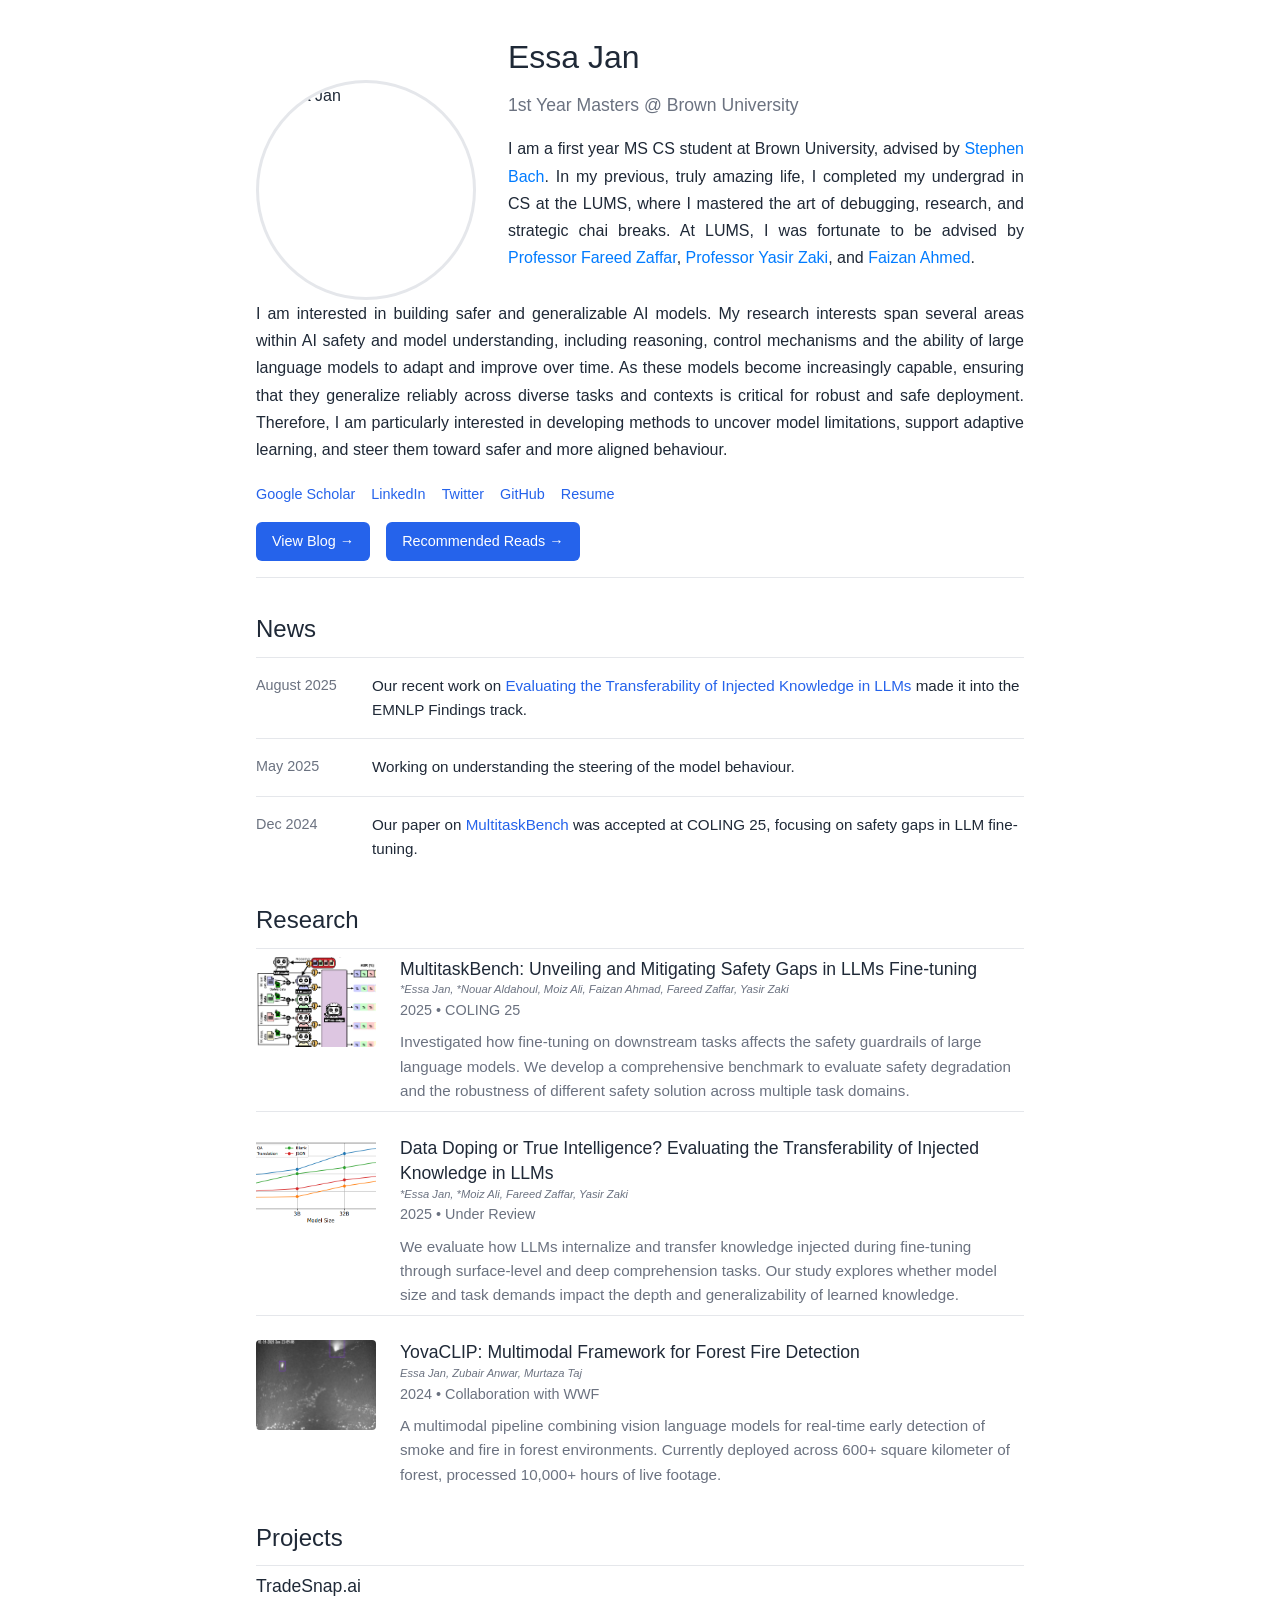
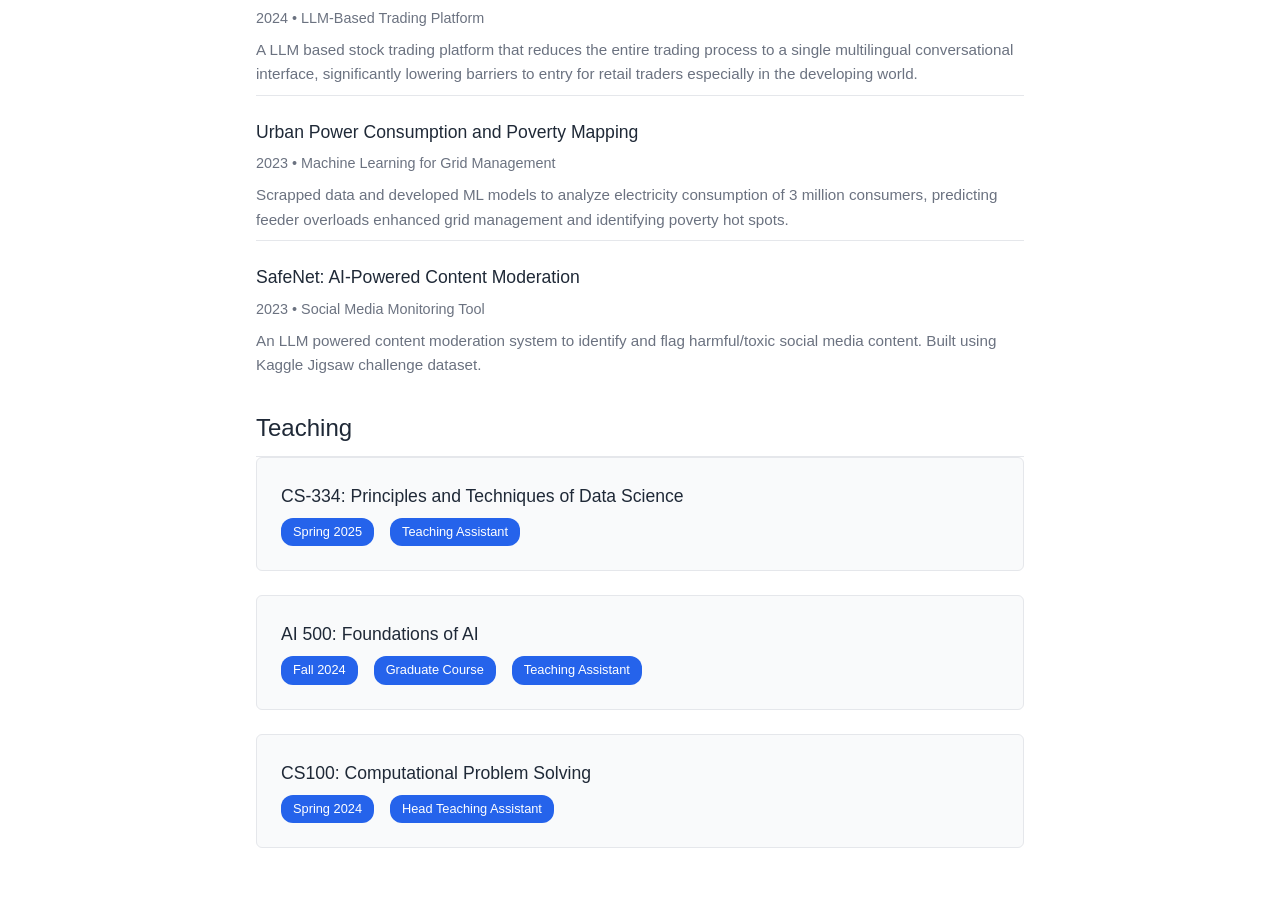
==== index.html @ 6f149404 "Revise bio and research section in index.html Updated personal bio and research interests for clarit" ====
<!DOCTYPE html>
<html lang="en">
  <head>
    <meta charset="UTF-8" />
    <meta name="viewport" content="width=device-width, initial-scale=1.0" />
    <link rel="icon" type="image/png" sizes="32x32" href="bear.png" />
    <title>Essa Jan</title>
    <style>
      :root {
        --primary-color: #2563eb;
        --text-color: #1f2937;
        --text-secondary: #6b7280;
        --background-color: #ffffff;
        --surface-color: #f9fafb;
        --border-color: #e5e7eb;
        --hover-color: #f3f4f6;
      }

      * {
        margin: 0;
        padding: 0;
        box-sizing: border-box;
      }

      body {
        font-family: -apple-system, BlinkMacSystemFont, "Segoe UI", Roboto,
          "Helvetica Neue", Arial, sans-serif;
        background-color: var(--background-color);
        color: var(--text-color);
        line-height: 1.6;
        font-size: 16px;
      }

      .container {
        max-width: 800px;
        margin: 0 auto;
        padding: 2rem 1rem;
      }

      .header-wrapper {
        margin-bottom: 2rem;
        padding-bottom: 1rem;
        border-bottom: 1px solid var(--border-color);
      }

      .header-top {
        display: flex;
        align-items: flex-start;
        gap: 2rem;
        margin-bottom: 1.5rem;
      }

      .profile-image {
        width: 220px;
        height: 220px;
        border-radius: 50%;
        object-fit: cover;
        flex-shrink: 0;
        border: 3px solid var(--border-color);
        margin-top: 3rem;
      }

      .header-content {
        flex: 1;
        min-width: 0;
      }

      .name {
        font-size: 2rem;
        font-weight: 200;
        margin-bottom: 0.5rem;
        color: var(--text-color);
      }

      .title {
        font-size: 1.1rem;
        color: var(--text-secondary);
        margin-bottom: 1rem;
        font-weight: 400;
      }

      .bio {
        font-size: 1rem;
        line-height: 1.7;
        color: var(--text-color);
        margin-bottom: 1rem;
        text-align: justify;
      }

      .research-section {
        margin-bottom: 1rem;
      }

      .bio-research {
        font-size: 1rem;
        line-height: 1.7;
        color: var(--text-color);
        margin-bottom: 0rem;
        text-align: left;
        text-align: justify;
        margin-top: -1.5rem;
      }
      .social-links {
        display: flex;
        gap: 1rem;
        align-items: center;
        margin-bottom: 0.7rem;
      }

      .social-links a {
        color: var(--primary-color);
        text-decoration: none;
        font-size: 0.9rem;
        padding: 0.25rem 0;
        border-bottom: 1px solid transparent;
        transition: border-color 0.2s ease;
      }

      .social-links a:hover {
        border-bottom-color: var(--primary-color);
      }

      .action-buttons {
        display: flex;
        gap: 1rem;
        align-items: center;
      }

      .blog-link,
      .reads-link {
        display: inline-block;
        background-color: var(--primary-color);
        color: white;
        padding: 0.5rem 1rem;
        border-radius: 6px;
        text-decoration: none;
        font-size: 0.9rem;
        font-weight: 500;
        transition: all 0.2s ease;
      }

      .blog-link:hover,
      .reads-link:hover {
        background-color: #1d4ed8;
        transform: translateY(-1px);
      }

      .section {
        margin-bottom: 1.5rem;
      }

      .section-title {
        font-size: 1.5rem;
        font-weight: 400;
        margin-bottom: 0rem;
        color: var(--text-color);
        border-bottom: 1px solid var(--border-color);
        padding-bottom: 0.5rem;
      }

      /* News Section */
      .news-item {
        display: flex;
        gap: 1rem;
        padding: 1rem 0;
        border-bottom: 1px solid var(--border-color);
      }

      .news-item:last-child {
        border-bottom: none;
      }

      .news-date {
        color: var(--text-secondary);
        font-size: 0.9rem;
        min-width: 100px;
        flex-shrink: 0;
      }

      .news-content {
        flex: 1;
        color: var(--text-color);
        font-size: 0.95rem;
        line-height: 1.6;
      }

      .news-content a {
        color: var(--primary-color);
        text-decoration: none;
      }

      .news-content a:hover {
        text-decoration: underline;
      }

      .item-list {
        display: flex;
        flex-direction: column;
        gap: 1rem;
      }

      .item {
        display: flex;
        gap: 1.5rem;
        padding: 0.5rem 0;
        border-bottom: 1px solid var(--border-color);
      }

      .item:last-child {
        border-bottom: none;
      }

      .item-image {
        width: 120px;
        height: 90px;
        object-fit: cover;
        border-radius: 4px;
        flex-shrink: 0;
        background-color: var(--surface-color);
      }

      .item-content {
        flex: 1;
        min-width: 0;
      }

      .item-title {
        font-size: 1.1rem;
        font-weight: 500;
        margin-bottom: 0.5rem;
        color: var(--text-color);
        line-height: 1.4;
      }

      .item-title a {
        color: var(--text-color);
        text-decoration: none;
      }

      .item-title a:hover {
        color: var(--primary-color);
      }

      .item-description {
        color: var(--text-secondary);
        font-size: 0.95rem;
        line-height: 1.6;
      }

      .item-meta {
        color: var(--text-secondary);
        font-size: 0.9rem;
        margin-bottom: 0.5rem;
      }

      .contributors {
        font-style: italic;
        color: var(--text-secondary);
        font-size: 0.7rem;
        margin-bottom: 0rem;
        margin-top: -0.5rem;
      }

      .course-list {
        display: flex;
        flex-direction: column;
        gap: 1.5rem;
      }
      .link-bio {
        color: #007bff;
        text-decoration: none;
      }

      .link-bio:hover {
        text-decoration: underline;
      }

      .course-card {
        padding: 1.5rem;
        border: 1px solid var(--border-color);
        border-radius: 6px;
        background-color: var(--surface-color);
        transition: all 0.2s ease;
      }

      .course-card:hover {
        background-color: var(--hover-color);
        border-color: var(--primary-color);
      }

      .course-title {
        font-size: 1.1rem;
        font-weight: 500;
        margin-bottom: 0.5rem;
        color: var(--text-color);
      }

      .course-meta {
        display: flex;
        gap: 1rem;
        align-items: center;
        flex-wrap: wrap;
      }

      .course-tag {
        background-color: var(--primary-color);
        color: white;
        padding: 0.25rem 0.75rem;
        border-radius: 12px;
        font-size: 0.8rem;
        font-weight: 500;
      }

      /* Mobile Styles */
      @media (max-width: 768px) {
        .container {
          padding: 1rem;
        }

        .header-wrapper {
          margin-bottom: 0.5rem;
        }

        .header-top {
          flex-direction: column;
          align-items: center;
          text-align: center;
          gap: 1.5rem;
        }

        .profile-image {
          width: 150px;
          height: 150px;
        }

        .name {
          font-size: 2rem;
        }

        .item {
          flex-direction: column;
          gap: 1rem;
        }

        .item-image {
          width: 100%;
          height: 150px;
          align-self: center;
        }

        .social-links {
          justify-content: center;
          flex-wrap: wrap;
        }

        .action-buttons {
          justify-content: center;
          flex-wrap: wrap;
        }

        .news-item {
          flex-direction: column;
          gap: 0.5rem;
        }

        .news-date {
          min-width: auto;
          font-weight: 500;
        }

        .course-meta {
          flex-direction: column;
          align-items: flex-start;
          gap: 0.5rem;
        }
      }
    </style>
  </head>
  <body>
    <div class="container">
      <!-- Header -->
      <header class="header-wrapper">
        <div class="header-top">
          <img src="images/Essa.png" alt="Essa Jan" class="profile-image" />
          <div class="header-content">
            <h1 class="name">Essa Jan</h1>
            <p class="title">1st Year Masters @ Brown University</p>
            <p class="bio">
              I am a first year MS CS student at Brown University, advised by
              <a href="https://cs.brown.edu/people/sbach/" class="link-bio"
                >Stephen Bach</a
              >. In my previous, truly amazing life, I completed my undergrad in
              CS at the LUMS, where I mastered the art of debugging, research,
              and strategic chai breaks. At LUMS, I was fortunate to be advised
              by
              <a href="https://lums.edu.pk/lums_employee/422" class="link-bio"
                >Professor Fareed Zaffar</a
              >,
              <a href="https://yasirzaki.net/" class="link-bio"
                >Professor Yasir Zaki</a
              >, and
              <a href="https://www.linkedin.com/in/faizann20/" class="link-bio"
                >Faizan Ahmed</a
              >.
            </p>
          </div>
        </div>

        <div class="research-section">
          <p class="bio-research">
            I am interested in building safer and generalizable AI models. My
            research interests span several areas within AI safety and model
            understanding, including reasoning, control mechanisms and the
            ability of large language models to adapt and improve over time. As
            these models become increasingly capable, ensuring that they
            generalize reliably across diverse tasks and contexts is critical
            for robust and safe deployment. Therefore, I am particularly
            interested in developing methods to uncover model limitations,
            support adaptive learning, and steer them toward safer and more
            aligned behaviour.
          </p>
        </div>

        <div class="social-links">
          <a href="https://scholar.google.com/citations?user=PcJjTtEAAAAJ&hl=en"
            >Google Scholar</a
          >
          <a href="https://www.linkedin.com/in/essa-jan">LinkedIn</a>
          <a href="https://x.com/essacheez">Twitter</a>
          <a href="https://github.com/essacheez">GitHub</a>
          <a
            href="https://drive.google.com/file/d/1VNLGtBNAGKcpfMcigMeOneIvNQ1qtLwL/view"
            >Resume</a
          >
        </div>

        <div class="action-buttons">
          <a href="blog.html" class="blog-link">View Blog →</a>
          <a href="recommended_reads.html" class="reads-link"
            >Recommended Reads →</a
          >
        </div>
      </header>

      <!-- News Section -->
      <section class="section">
        <h2 class="section-title">News</h2>
        <div class="news-item">
          <div class="news-date">August 2025</div>
          <div class="news-content">
            Our recent work on
            <a href="https://arxiv.org/pdf/2505.17140?"
              >Evaluating the Transferability of Injected Knowledge in LLMs</a
            >
            made it into the EMNLP Findings track.
          </div>
        </div>

        <div class="news-item">
          <div class="news-date">May 2025</div>
          <div class="news-content">
            Working on understanding the steering of the model behaviour.
          </div>
        </div>
        <div class="news-item">
          <div class="news-date">Dec 2024</div>
          <div class="news-content">
            Our paper on
            <a href="https://aclanthology.org/2025.coling-main.606.pdf"
              >MultitaskBench</a
            >
            was accepted at COLING 25, focusing on safety gaps in LLM
            fine-tuning.
          </div>
        </div>
      </section>

      <!-- Research Section -->
      <section class="section">
        <h2 class="section-title">Research</h2>
        <div class="item-list">
          <div class="item">
            <img
              src="images/MultitaskBench.png"
              alt="MultitaskBench"
              class="item-image"
            />
            <div class="item-content">
              <h3 class="item-title">
                MultitaskBench: Unveiling and Mitigating Safety Gaps in LLMs
                Fine-tuning
              </h3>
              <p class="contributors">
                *Essa Jan, *Nouar Aldahoul, Moiz Ali, Faizan Ahmad, Fareed
                Zaffar, Yasir Zaki
              </p>
              <p class="item-meta">2025 • COLING 25</p>
              <p class="item-description">
                Investigated how fine-tuning on downstream tasks affects the
                safety guardrails of large language models. We develop a
                comprehensive benchmark to evaluate safety degradation and the
                robustness of different safety solution across multiple task
                domains.
              </p>
            </div>
          </div>

          <div class="item">
            <img
              src="images/Knowledge injection.png"
              alt="Knowledge Injection"
              class="item-image"
            />
            <div class="item-content">
              <h3 class="item-title">
                Data Doping or True Intelligence? Evaluating the Transferability
                of Injected Knowledge in LLMs
              </h3>
              <p class="contributors">
                *Essa Jan, *Moiz Ali, Fareed Zaffar, Yasir Zaki
              </p>
              <p class="item-meta">2025 • Under Review</p>
              <p class="item-description">
                We evaluate how LLMs internalize and transfer knowledge injected
                during fine-tuning through surface-level and deep comprehension
                tasks. Our study explores whether model size and task demands
                impact the depth and generalizability of learned knowledge.
              </p>
            </div>
          </div>

          <div class="item">
            <img src="images/YovaCLIP.png" alt="YovaCLIP" class="item-image" />
            <div class="item-content">
              <h3 class="item-title">
                YovaCLIP: Multimodal Framework for Forest Fire Detection
              </h3>
              <p class="contributors">Essa Jan, Zubair Anwar, Murtaza Taj</p>
              <p class="item-meta">2024 • Collaboration with WWF</p>
              <p class="item-description">
                A multimodal pipeline combining vision language models for
                real-time early detection of smoke and fire in forest
                environments. Currently deployed across 600+ square kilometer of
                forest, processed 10,000+ hours of live footage.
              </p>
            </div>
          </div>
        </div>
      </section>

      <!-- Projects Section -->
      <section class="section">
        <h2 class="section-title">Projects</h2>
        <div class="item-list">
          <div class="item">
            <div class="item-content">
              <h3 class="item-title"><a href="#">TradeSnap.ai</a></h3>
              <p class="item-meta">2024 • LLM-Based Trading Platform</p>
              <p class="item-description">
                A LLM based stock trading platform that reduces the entire
                trading process to a single multilingual conversational
                interface, significantly lowering barriers to entry for retail
                traders especially in the developing world.
              </p>
            </div>
          </div>

          <div class="item">
            <div class="item-content">
              <h3 class="item-title">
                Urban Power Consumption and Poverty Mapping
              </h3>
              <p class="item-meta">
                2023 • Machine Learning for Grid Management
              </p>
              <p class="item-description">
                Scrapped data and developed ML models to analyze electricity
                consumption of 3 million consumers, predicting feeder overloads
                enhanced grid management and identifying poverty hot spots.
              </p>
            </div>
          </div>

          <div class="item">
            <div class="item-content">
              <h3 class="item-title">SafeNet: AI-Powered Content Moderation</h3>
              <p class="item-meta">2023 • Social Media Monitoring Tool</p>
              <p class="item-description">
                An LLM powered content moderation system to identify and flag
                harmful/toxic social media content. Built using Kaggle Jigsaw
                challenge dataset.
              </p>
            </div>
          </div>
        </div>
      </section>

      <!-- Teaching Section -->
      <section class="section">
        <h2 class="section-title">Teaching</h2>
        <div class="course-list">
          <div class="course-card">
            <h3 class="course-title">
              CS-334: Principles and Techniques of Data Science
            </h3>
            <div class="course-meta">
              <span class="course-tag">Spring 2025</span>
              <span class="course-tag">Teaching Assistant</span>
            </div>
          </div>

          <div class="course-card">
            <h3 class="course-title">AI 500: Foundations of AI</h3>
            <div class="course-meta">
              <span class="course-tag">Fall 2024</span>
              <span class="course-tag">Graduate Course</span>
              <span class="course-tag">Teaching Assistant</span>
            </div>
          </div>

          <div class="course-card">
            <h3 class="course-title">CS100: Computational Problem Solving</h3>
            <div class="course-meta">
              <span class="course-tag">Spring 2024</span>
              <span class="course-tag">Head Teaching Assistant</span>
            </div>
          </div>
        </div>
      </section>
    </div>
  </body>
</html>
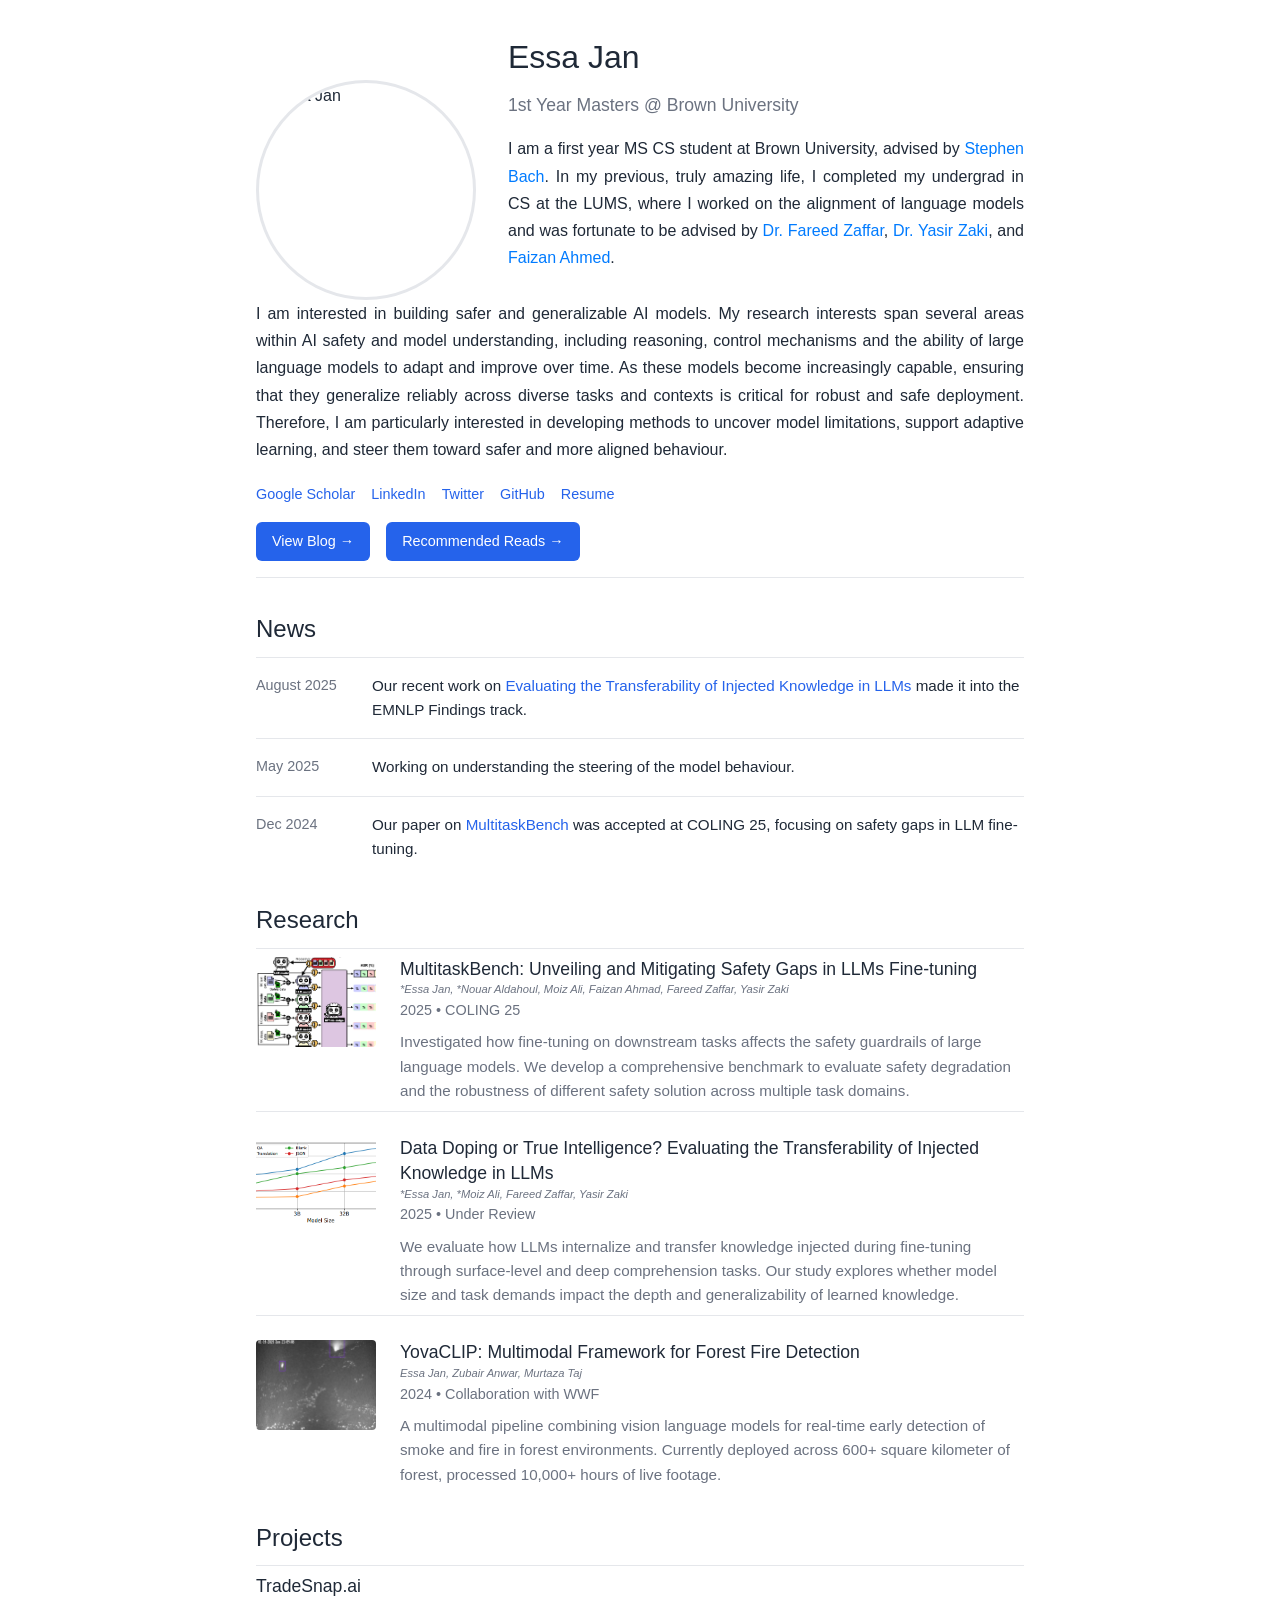
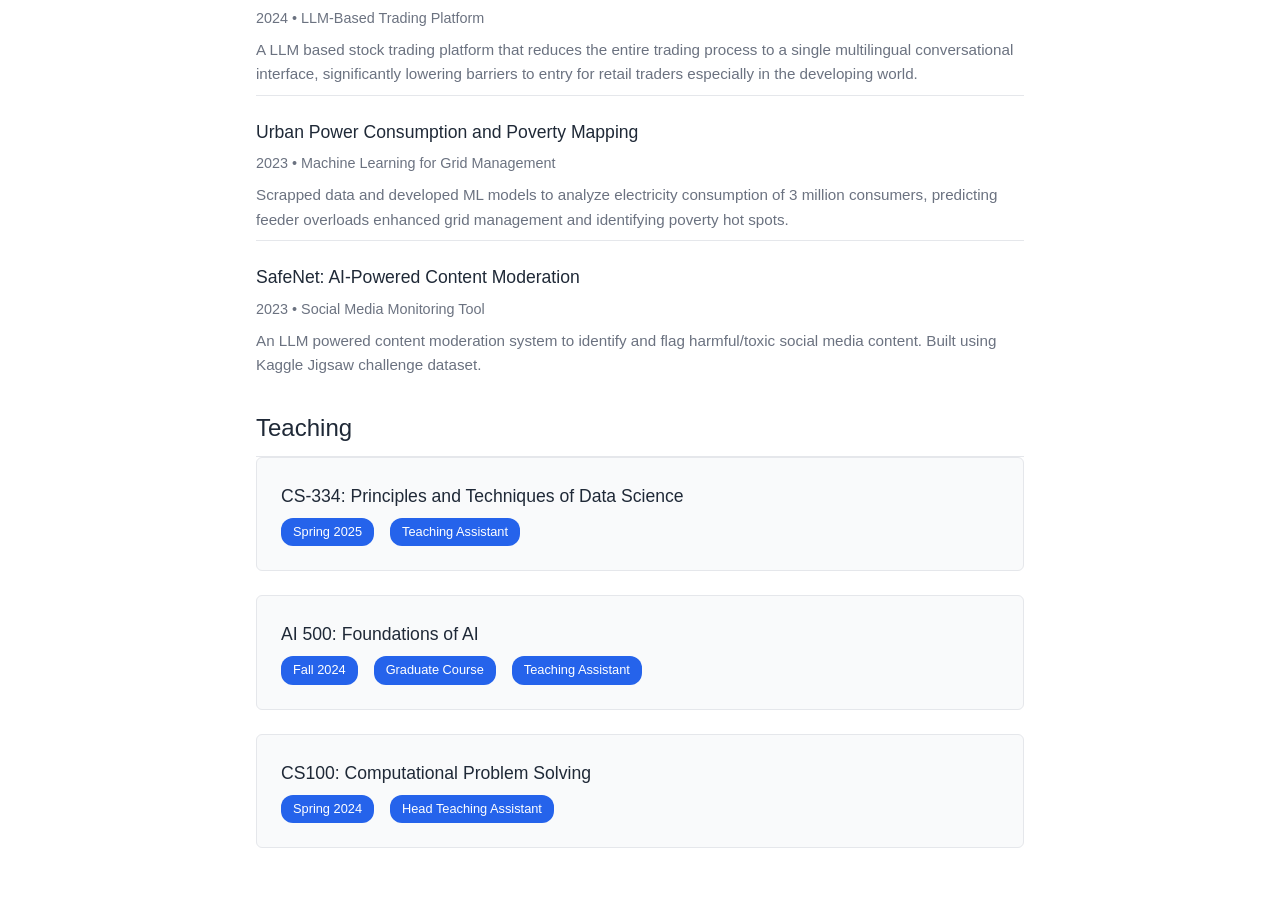
==== commit 2b0d3860: "Revise education and advisor details in index.html Updated the description of previous education and" ====
--- a/index.html
+++ b/index.html
@@ -390,14 +390,13 @@
               <a href="https://cs.brown.edu/people/sbach/" class="link-bio"
                 >Stephen Bach</a
               >. In my previous, truly amazing life, I completed my undergrad in
-              CS at the LUMS, where I mastered the art of debugging, research,
-              and strategic chai breaks. At LUMS, I was fortunate to be advised
+              CS at the LUMS, where I worked on the alignment of language models and was fortunate to be advised
               by
               <a href="https://lums.edu.pk/lums_employee/422" class="link-bio"
-                >Professor Fareed Zaffar</a
+                >Dr. Fareed Zaffar</a
               >,
               <a href="https://yasirzaki.net/" class="link-bio"
-                >Professor Yasir Zaki</a
+                >Dr. Yasir Zaki</a
               >, and
               <a href="https://www.linkedin.com/in/faizann20/" class="link-bio"
                 >Faizan Ahmed</a
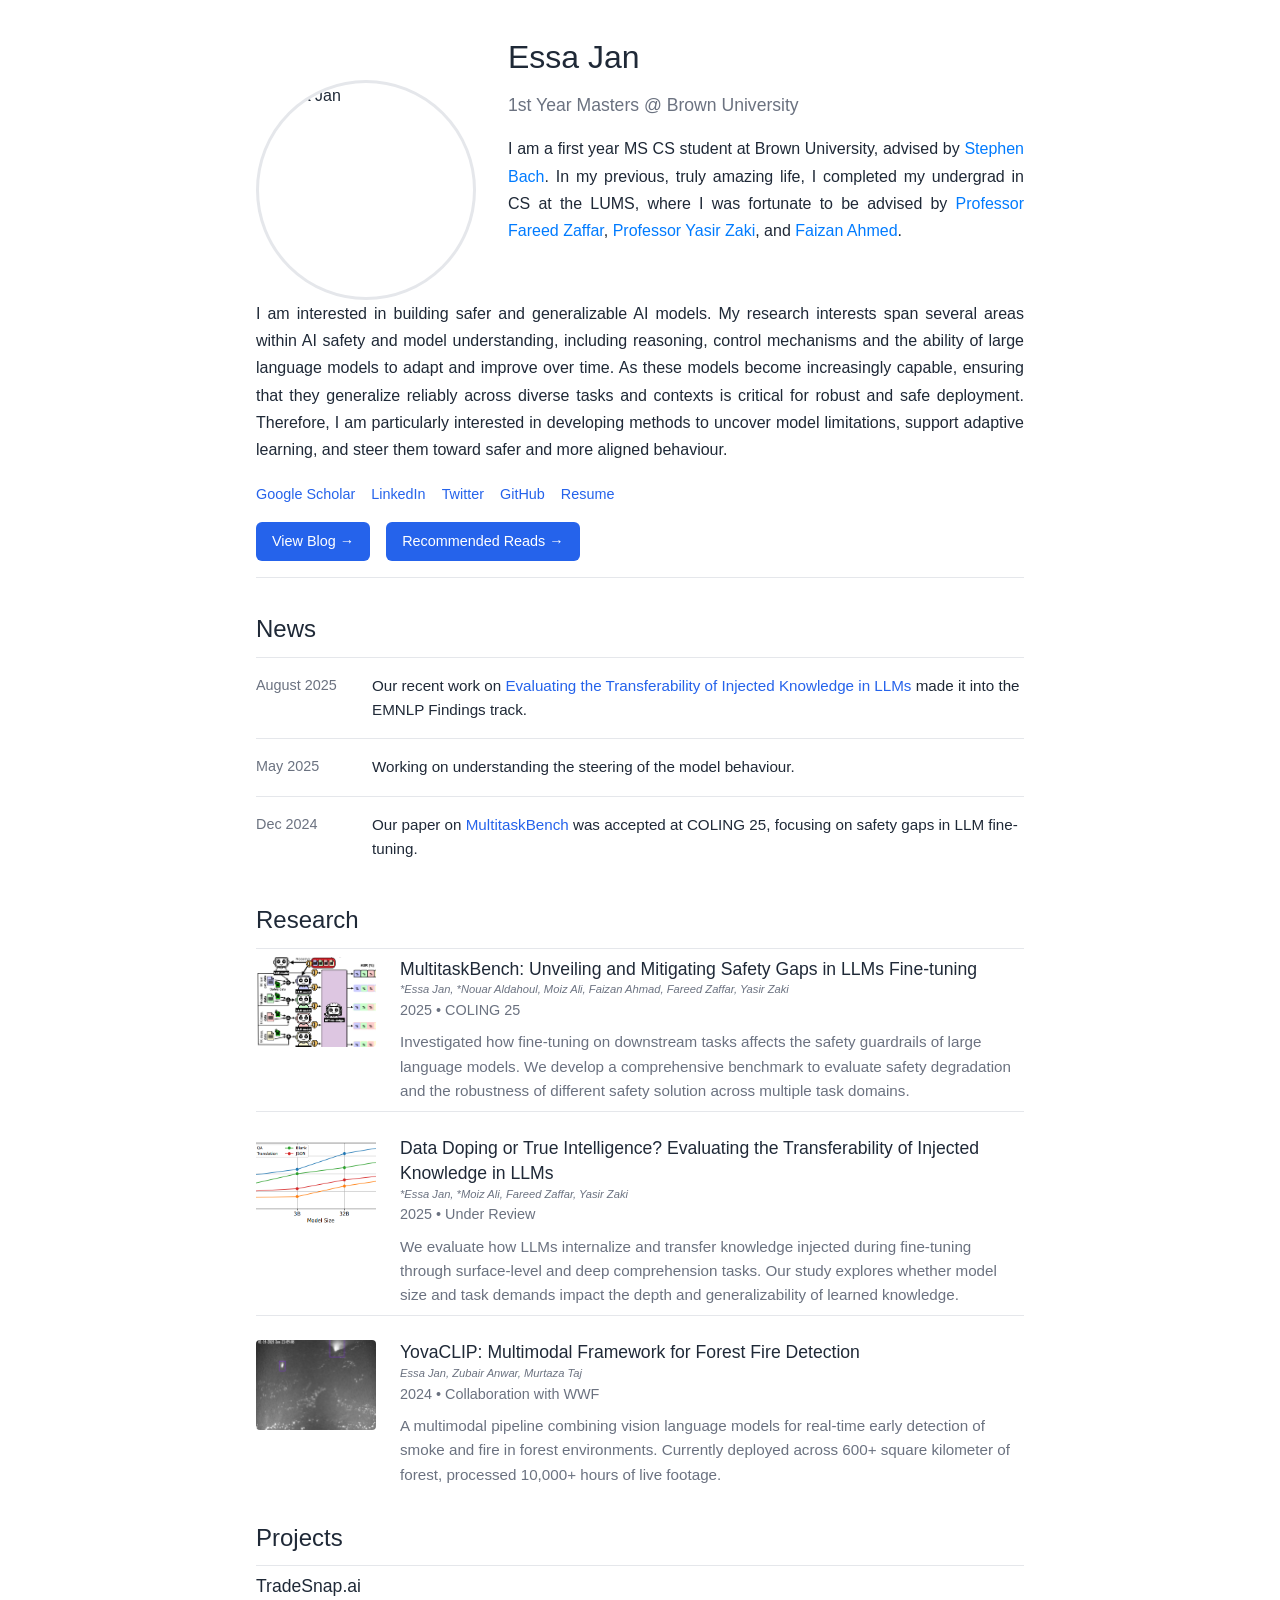
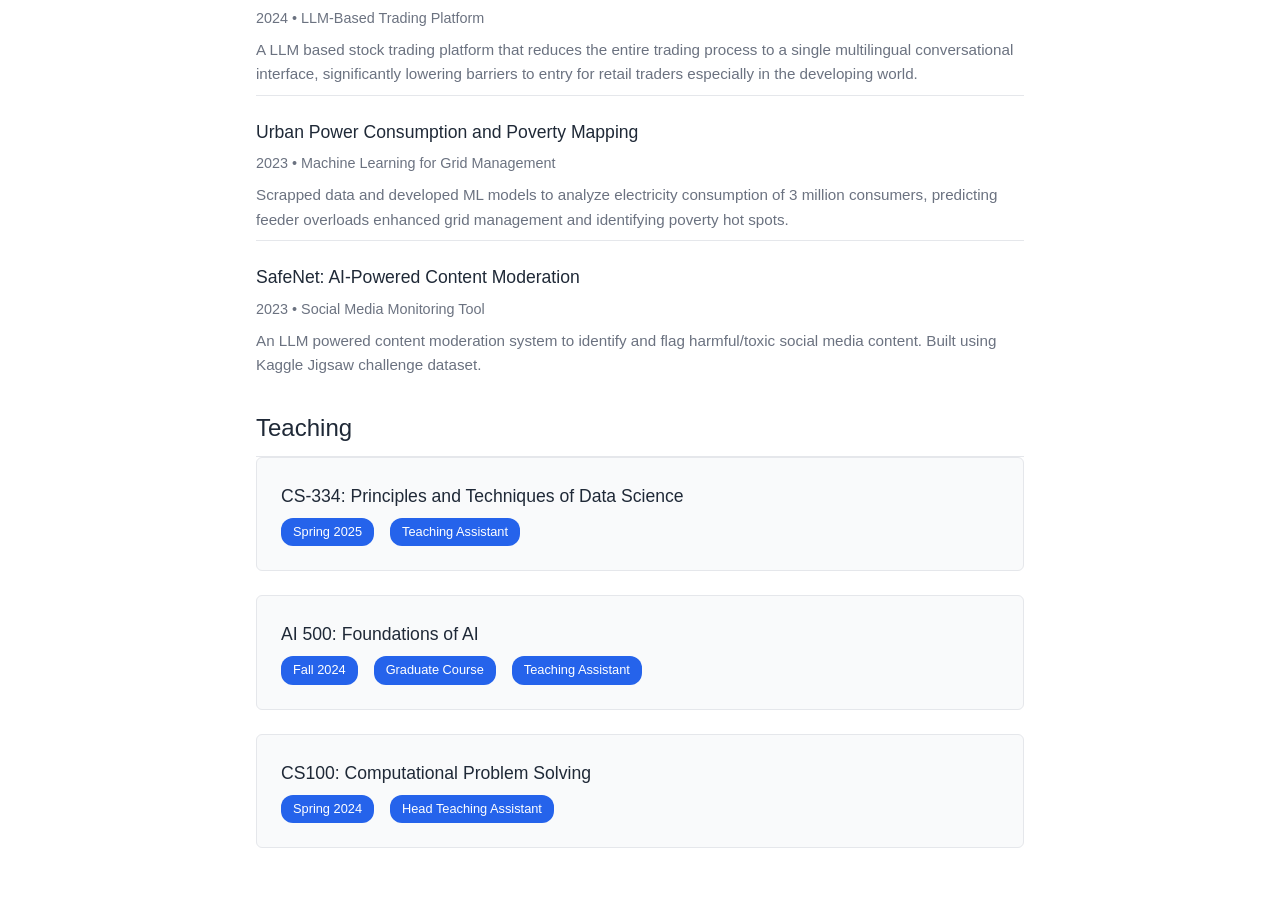
==== commit 23809bd0: "Update resume link in index.html" ====
--- a/index.html
+++ b/index.html
@@ -390,13 +390,12 @@
               <a href="https://cs.brown.edu/people/sbach/" class="link-bio"
                 >Stephen Bach</a
               >. In my previous, truly amazing life, I completed my undergrad in
-              CS at the LUMS, where I worked on the alignment of language models and was fortunate to be advised
-              by
+              CS at the LUMS, where I was fortunate to be advised by
               <a href="https://lums.edu.pk/lums_employee/422" class="link-bio"
-                >Dr. Fareed Zaffar</a
+                >Professor Fareed Zaffar</a
               >,
               <a href="https://yasirzaki.net/" class="link-bio"
-                >Dr. Yasir Zaki</a
+                >Professor Yasir Zaki</a
               >, and
               <a href="https://www.linkedin.com/in/faizann20/" class="link-bio"
                 >Faizan Ahmed</a
@@ -428,7 +427,7 @@
           <a href="https://x.com/essacheez">Twitter</a>
           <a href="https://github.com/essacheez">GitHub</a>
           <a
-            href="https://drive.google.com/file/d/1VNLGtBNAGKcpfMcigMeOneIvNQ1qtLwL/view"
+            href="https://drive.google.com/file/d/1dciUlT9pPOkJJypDHF5fxnQxPw5cilW5/view?usp=sharing"
             >Resume</a
           >
         </div>
@@ -629,3 +628,4 @@
     </div>
   </body>
 </html>
+
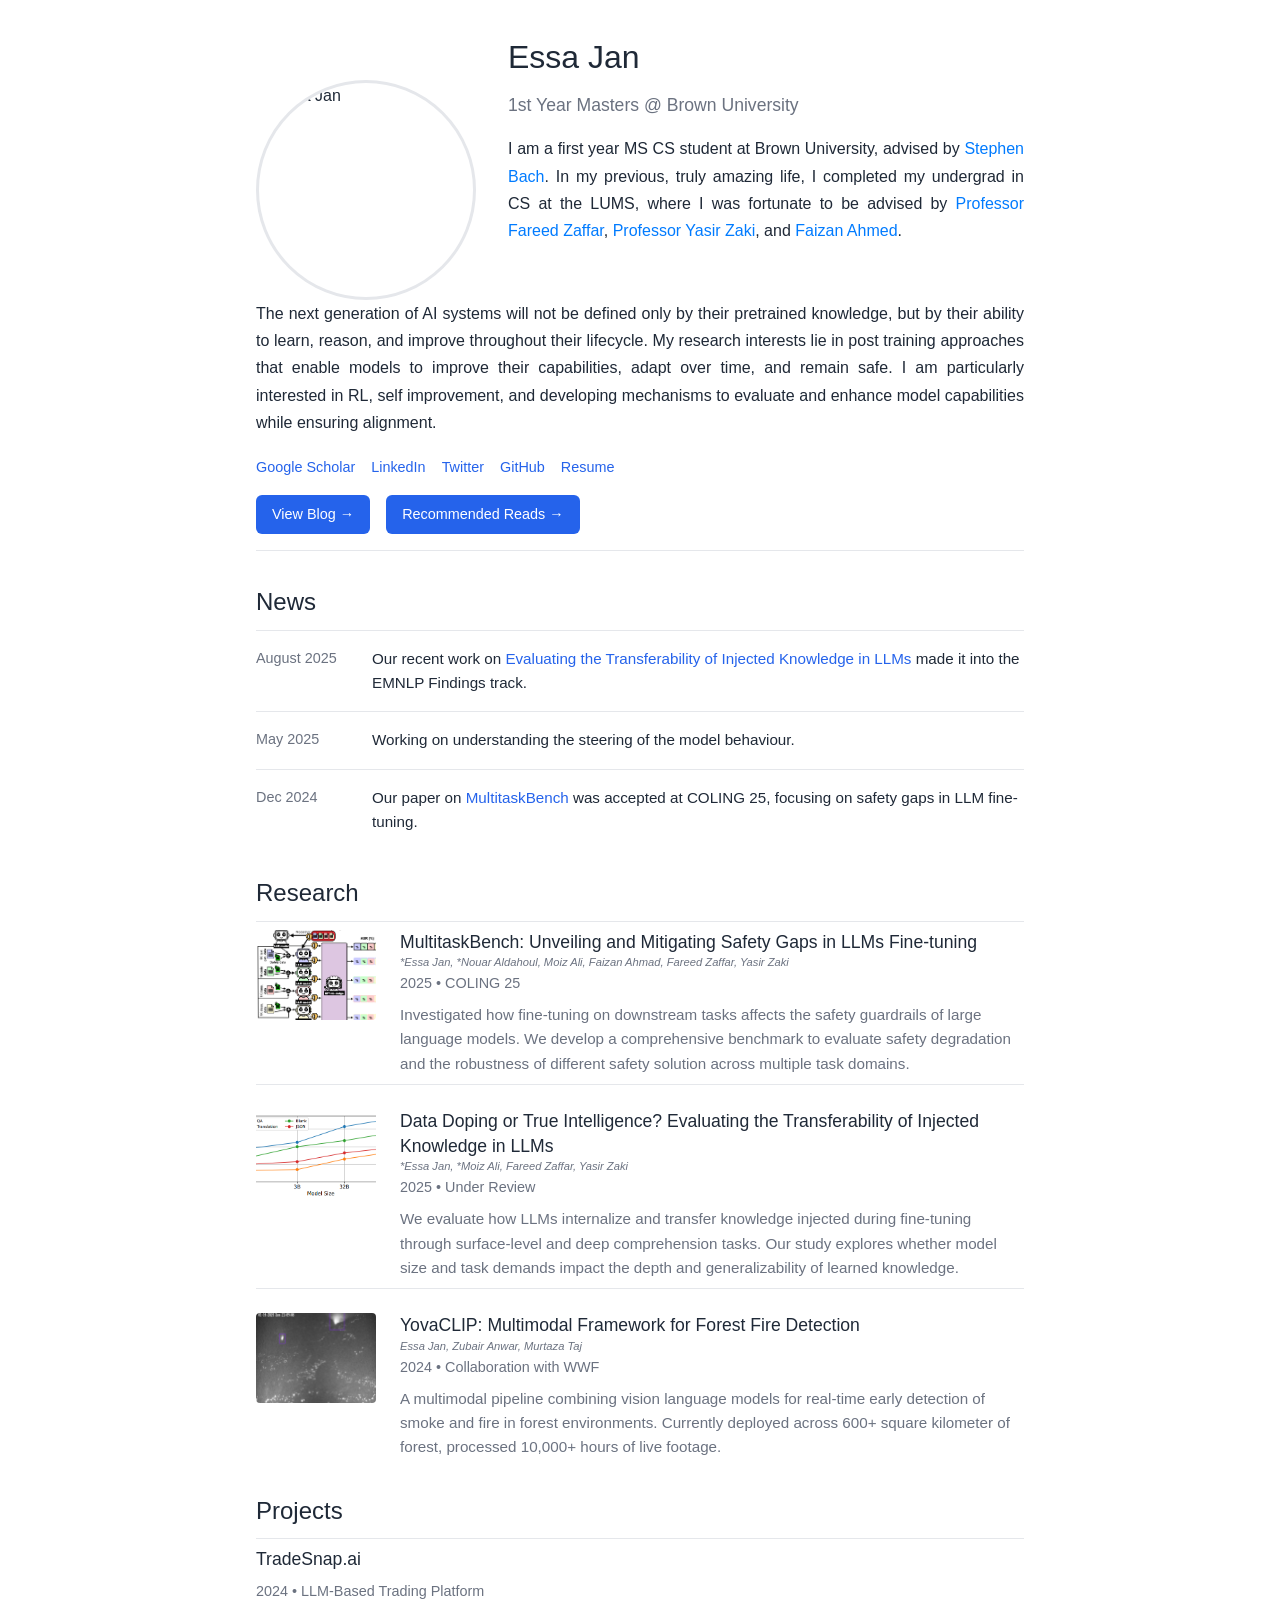
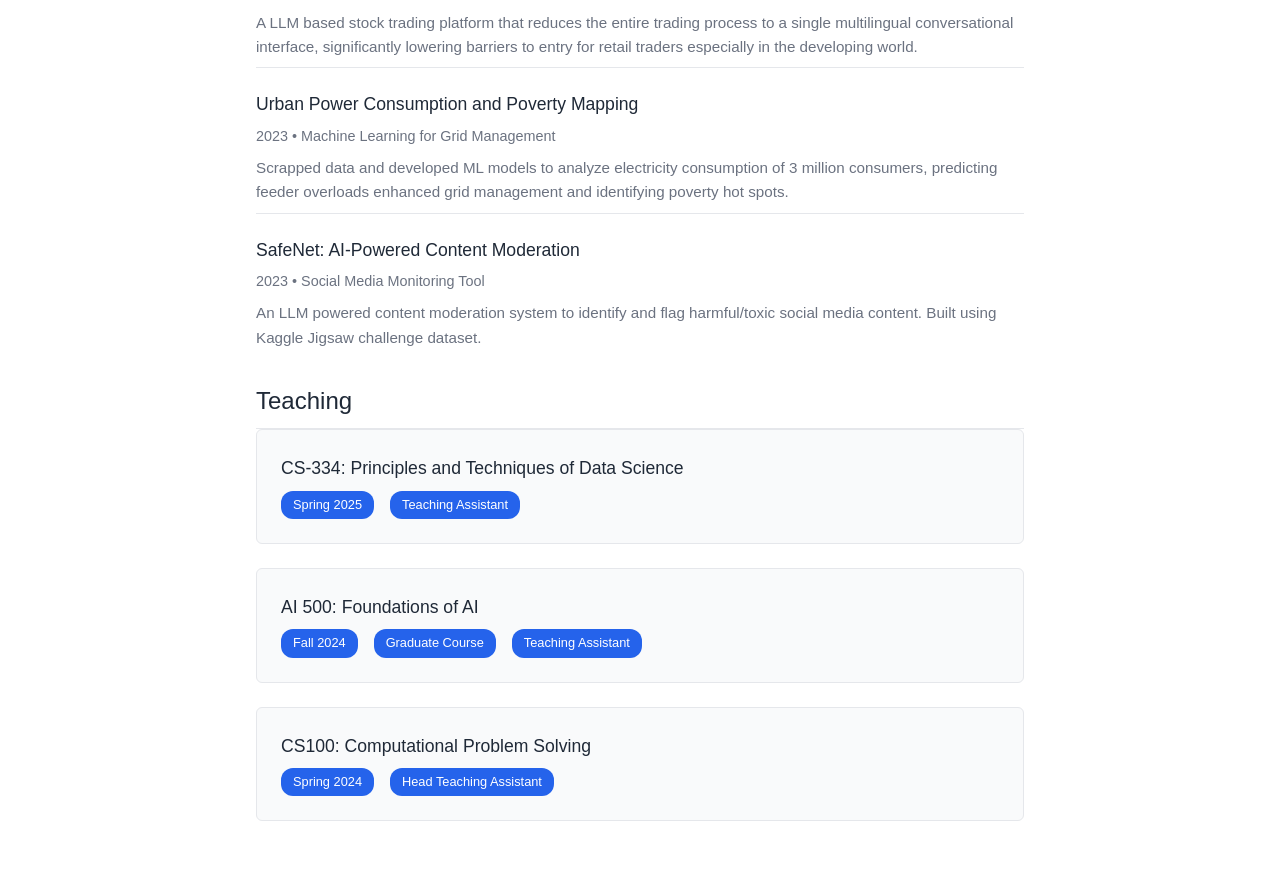
==== commit 0f1cdad8: "up" ====
--- a/index.html
+++ b/index.html
@@ -406,16 +406,7 @@
 
         <div class="research-section">
           <p class="bio-research">
-            I am interested in building safer and generalizable AI models. My
-            research interests span several areas within AI safety and model
-            understanding, including reasoning, control mechanisms and the
-            ability of large language models to adapt and improve over time. As
-            these models become increasingly capable, ensuring that they
-            generalize reliably across diverse tasks and contexts is critical
-            for robust and safe deployment. Therefore, I am particularly
-            interested in developing methods to uncover model limitations,
-            support adaptive learning, and steer them toward safer and more
-            aligned behaviour.
+            The next generation of AI systems will not be defined only by their pretrained knowledge, but by their ability to learn, reason, and improve throughout their lifecycle. My research interests lie in post training approaches that enable models to improve their capabilities, adapt over time, and remain safe. I am particularly interested in RL, self improvement, and developing mechanisms to evaluate and enhance model capabilities while ensuring alignment. 
           </p>
         </div>
 
@@ -427,7 +418,7 @@
           <a href="https://x.com/essacheez">Twitter</a>
           <a href="https://github.com/essacheez">GitHub</a>
           <a
-            href="https://drive.google.com/file/d/1dciUlT9pPOkJJypDHF5fxnQxPw5cilW5/view?usp=sharing"
+            href=""
             >Resume</a
           >
         </div>
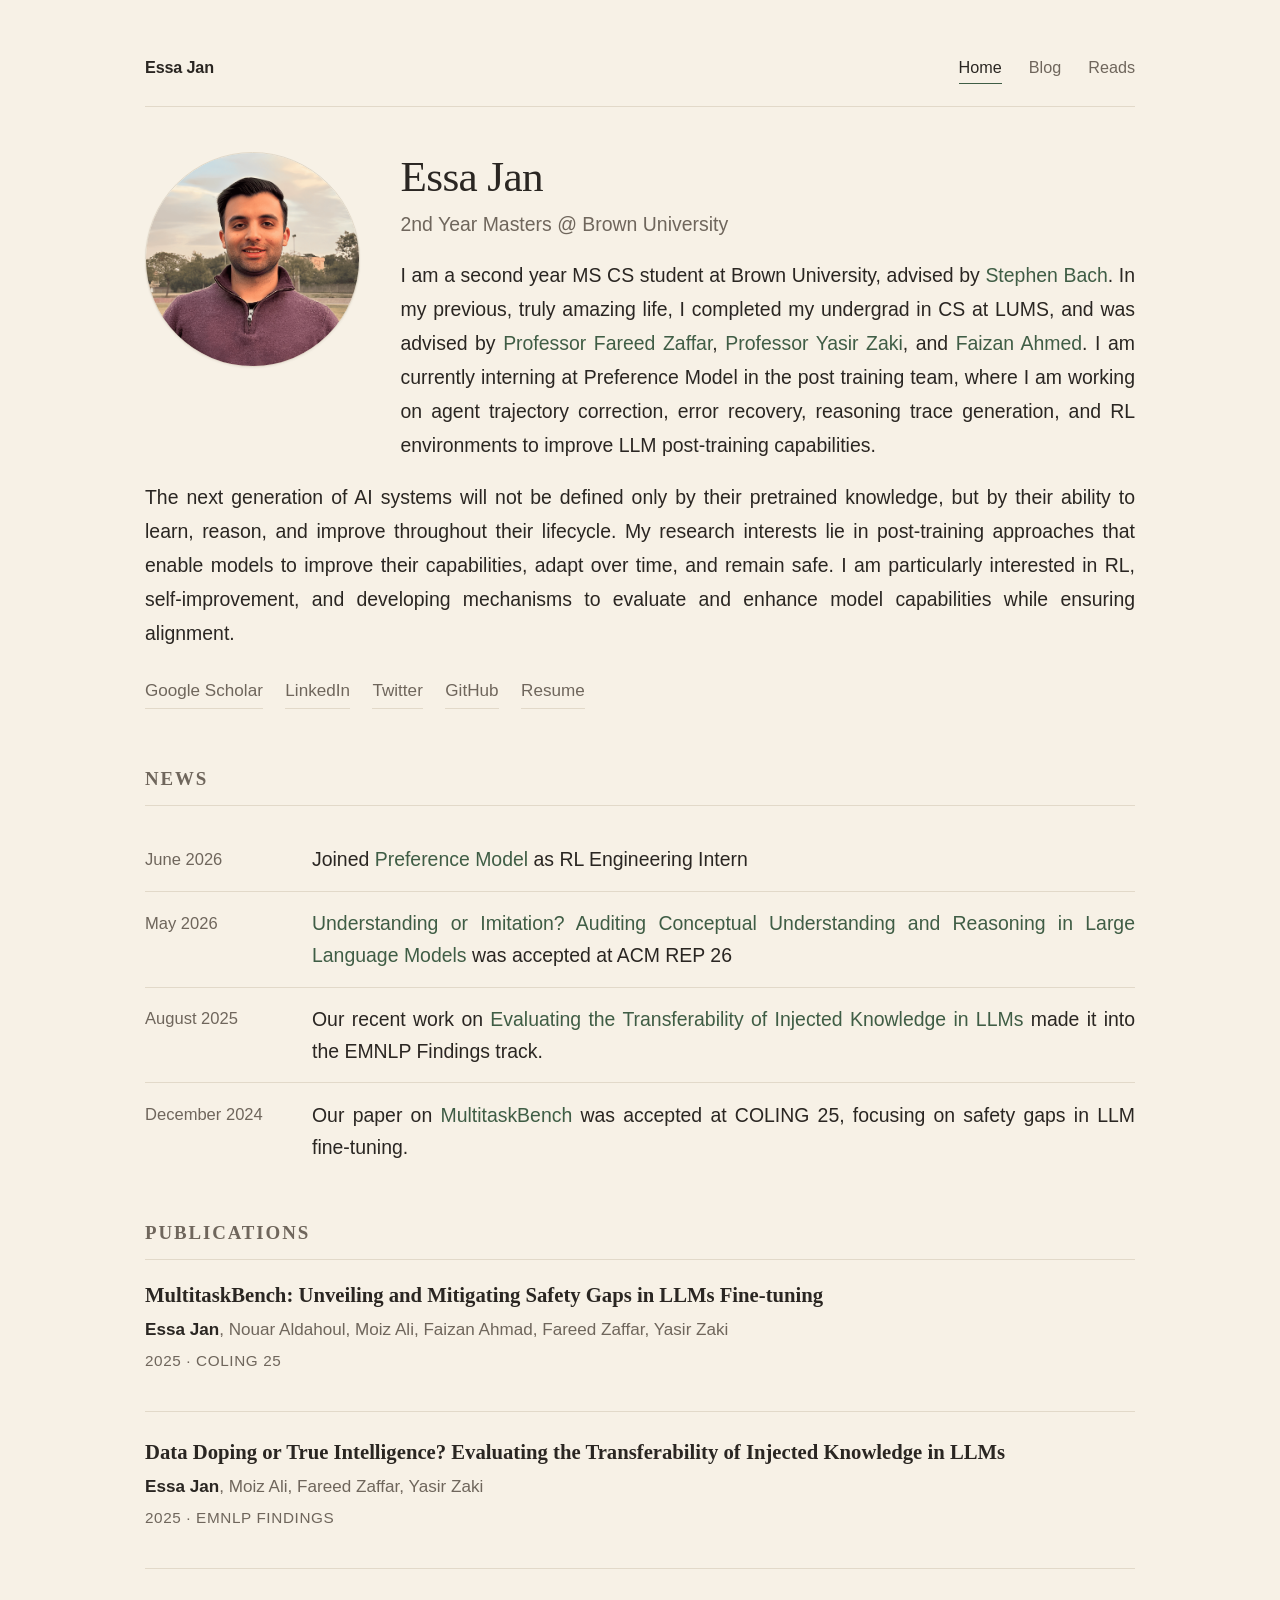
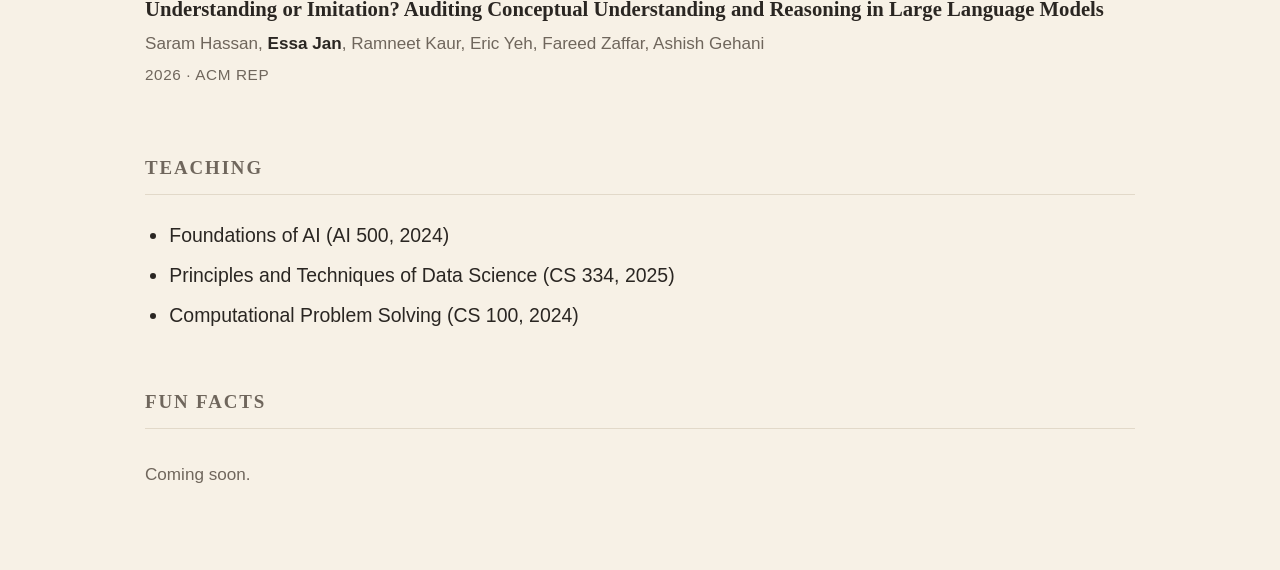
==== commit 4fea2524: "Updated website" ====
--- a/index.html
+++ b/index.html
@@ -1,414 +1,66 @@
-<!DOCTYPE html>
+<!doctype html>
 <html lang="en">
   <head>
     <meta charset="UTF-8" />
     <meta name="viewport" content="width=device-width, initial-scale=1.0" />
-    <link rel="icon" type="image/png" sizes="32x32" href="bear.png" />
+    <meta
+      name="description"
+      content="Essa Jan — MS CS student at Brown University working on post-training, RL, and safe self-improvement for language models."
+    />
+    <link
+      rel="icon"
+      type="image/png"
+      sizes="32x32"
+      href="assets/img/bear.png"
+    />
+    <link rel="stylesheet" href="assets/css/main.css" />
     <title>Essa Jan</title>
-    <style>
-      :root {
-        --primary-color: #2563eb;
-        --text-color: #1f2937;
-        --text-secondary: #6b7280;
-        --background-color: #ffffff;
-        --surface-color: #f9fafb;
-        --border-color: #e5e7eb;
-        --hover-color: #f3f4f6;
-      }
-
-      * {
-        margin: 0;
-        padding: 0;
-        box-sizing: border-box;
-      }
-
-      body {
-        font-family: -apple-system, BlinkMacSystemFont, "Segoe UI", Roboto,
-          "Helvetica Neue", Arial, sans-serif;
-        background-color: var(--background-color);
-        color: var(--text-color);
-        line-height: 1.6;
-        font-size: 16px;
-      }
-
-      .container {
-        max-width: 800px;
-        margin: 0 auto;
-        padding: 2rem 1rem;
-      }
-
-      .header-wrapper {
-        margin-bottom: 2rem;
-        padding-bottom: 1rem;
-        border-bottom: 1px solid var(--border-color);
-      }
-
-      .header-top {
-        display: flex;
-        align-items: flex-start;
-        gap: 2rem;
-        margin-bottom: 1.5rem;
-      }
-
-      .profile-image {
-        width: 220px;
-        height: 220px;
-        border-radius: 50%;
-        object-fit: cover;
-        flex-shrink: 0;
-        border: 3px solid var(--border-color);
-        margin-top: 3rem;
-      }
-
-      .header-content {
-        flex: 1;
-        min-width: 0;
-      }
-
-      .name {
-        font-size: 2rem;
-        font-weight: 200;
-        margin-bottom: 0.5rem;
-        color: var(--text-color);
-      }
-
-      .title {
-        font-size: 1.1rem;
-        color: var(--text-secondary);
-        margin-bottom: 1rem;
-        font-weight: 400;
-      }
-
-      .bio {
-        font-size: 1rem;
-        line-height: 1.7;
-        color: var(--text-color);
-        margin-bottom: 1rem;
-        text-align: justify;
-      }
-
-      .research-section {
-        margin-bottom: 1rem;
-      }
-
-      .bio-research {
-        font-size: 1rem;
-        line-height: 1.7;
-        color: var(--text-color);
-        margin-bottom: 0rem;
-        text-align: left;
-        text-align: justify;
-        margin-top: -1.5rem;
-      }
-      .social-links {
-        display: flex;
-        gap: 1rem;
-        align-items: center;
-        margin-bottom: 0.7rem;
-      }
-
-      .social-links a {
-        color: var(--primary-color);
-        text-decoration: none;
-        font-size: 0.9rem;
-        padding: 0.25rem 0;
-        border-bottom: 1px solid transparent;
-        transition: border-color 0.2s ease;
-      }
-
-      .social-links a:hover {
-        border-bottom-color: var(--primary-color);
-      }
-
-      .action-buttons {
-        display: flex;
-        gap: 1rem;
-        align-items: center;
-      }
-
-      .blog-link,
-      .reads-link {
-        display: inline-block;
-        background-color: var(--primary-color);
-        color: white;
-        padding: 0.5rem 1rem;
-        border-radius: 6px;
-        text-decoration: none;
-        font-size: 0.9rem;
-        font-weight: 500;
-        transition: all 0.2s ease;
-      }
-
-      .blog-link:hover,
-      .reads-link:hover {
-        background-color: #1d4ed8;
-        transform: translateY(-1px);
-      }
-
-      .section {
-        margin-bottom: 1.5rem;
-      }
-
-      .section-title {
-        font-size: 1.5rem;
-        font-weight: 400;
-        margin-bottom: 0rem;
-        color: var(--text-color);
-        border-bottom: 1px solid var(--border-color);
-        padding-bottom: 0.5rem;
-      }
-
-      /* News Section */
-      .news-item {
-        display: flex;
-        gap: 1rem;
-        padding: 1rem 0;
-        border-bottom: 1px solid var(--border-color);
-      }
-
-      .news-item:last-child {
-        border-bottom: none;
-      }
-
-      .news-date {
-        color: var(--text-secondary);
-        font-size: 0.9rem;
-        min-width: 100px;
-        flex-shrink: 0;
-      }
-
-      .news-content {
-        flex: 1;
-        color: var(--text-color);
-        font-size: 0.95rem;
-        line-height: 1.6;
-      }
-
-      .news-content a {
-        color: var(--primary-color);
-        text-decoration: none;
-      }
-
-      .news-content a:hover {
-        text-decoration: underline;
-      }
-
-      .item-list {
-        display: flex;
-        flex-direction: column;
-        gap: 1rem;
-      }
-
-      .item {
-        display: flex;
-        gap: 1.5rem;
-        padding: 0.5rem 0;
-        border-bottom: 1px solid var(--border-color);
-      }
-
-      .item:last-child {
-        border-bottom: none;
-      }
-
-      .item-image {
-        width: 120px;
-        height: 90px;
-        object-fit: cover;
-        border-radius: 4px;
-        flex-shrink: 0;
-        background-color: var(--surface-color);
-      }
-
-      .item-content {
-        flex: 1;
-        min-width: 0;
-      }
-
-      .item-title {
-        font-size: 1.1rem;
-        font-weight: 500;
-        margin-bottom: 0.5rem;
-        color: var(--text-color);
-        line-height: 1.4;
-      }
-
-      .item-title a {
-        color: var(--text-color);
-        text-decoration: none;
-      }
-
-      .item-title a:hover {
-        color: var(--primary-color);
-      }
-
-      .item-description {
-        color: var(--text-secondary);
-        font-size: 0.95rem;
-        line-height: 1.6;
-      }
-
-      .item-meta {
-        color: var(--text-secondary);
-        font-size: 0.9rem;
-        margin-bottom: 0.5rem;
-      }
-
-      .contributors {
-        font-style: italic;
-        color: var(--text-secondary);
-        font-size: 0.7rem;
-        margin-bottom: 0rem;
-        margin-top: -0.5rem;
-      }
-
-      .course-list {
-        display: flex;
-        flex-direction: column;
-        gap: 1.5rem;
-      }
-      .link-bio {
-        color: #007bff;
-        text-decoration: none;
-      }
-
-      .link-bio:hover {
-        text-decoration: underline;
-      }
-
-      .course-card {
-        padding: 1.5rem;
-        border: 1px solid var(--border-color);
-        border-radius: 6px;
-        background-color: var(--surface-color);
-        transition: all 0.2s ease;
-      }
-
-      .course-card:hover {
-        background-color: var(--hover-color);
-        border-color: var(--primary-color);
-      }
-
-      .course-title {
-        font-size: 1.1rem;
-        font-weight: 500;
-        margin-bottom: 0.5rem;
-        color: var(--text-color);
-      }
-
-      .course-meta {
-        display: flex;
-        gap: 1rem;
-        align-items: center;
-        flex-wrap: wrap;
-      }
-
-      .course-tag {
-        background-color: var(--primary-color);
-        color: white;
-        padding: 0.25rem 0.75rem;
-        border-radius: 12px;
-        font-size: 0.8rem;
-        font-weight: 500;
-      }
-
-      /* Mobile Styles */
-      @media (max-width: 768px) {
-        .container {
-          padding: 1rem;
-        }
-
-        .header-wrapper {
-          margin-bottom: 0.5rem;
-        }
-
-        .header-top {
-          flex-direction: column;
-          align-items: center;
-          text-align: center;
-          gap: 1.5rem;
-        }
-
-        .profile-image {
-          width: 150px;
-          height: 150px;
-        }
-
-        .name {
-          font-size: 2rem;
-        }
-
-        .item {
-          flex-direction: column;
-          gap: 1rem;
-        }
-
-        .item-image {
-          width: 100%;
-          height: 150px;
-          align-self: center;
-        }
-
-        .social-links {
-          justify-content: center;
-          flex-wrap: wrap;
-        }
-
-        .action-buttons {
-          justify-content: center;
-          flex-wrap: wrap;
-        }
-
-        .news-item {
-          flex-direction: column;
-          gap: 0.5rem;
-        }
-
-        .news-date {
-          min-width: auto;
-          font-weight: 500;
-        }
-
-        .course-meta {
-          flex-direction: column;
-          align-items: flex-start;
-          gap: 0.5rem;
-        }
-      }
-    </style>
   </head>
   <body>
     <div class="container">
-      <!-- Header -->
+      <nav class="site-nav">
+        <a href="index.html" class="brand">Essa Jan</a>
+        <a href="index.html" aria-current="page">Home</a>
+        <a href="blog.html">Blog</a>
+        <a href="reads.html">Reads</a>
+      </nav>
+
       <header class="header-wrapper">
         <div class="header-top">
-          <img src="images/Essa.png" alt="Essa Jan" class="profile-image" />
+          <img
+            src="assets/img/essa.png"
+            alt="Portrait of Essa Jan"
+            class="profile-image"
+          />
           <div class="header-content">
             <h1 class="name">Essa Jan</h1>
-            <p class="title">1st Year Masters @ Brown University</p>
+            <p class="title">2nd Year Masters @ Brown University</p>
             <p class="bio">
-              I am a first year MS CS student at Brown University, advised by
-              <a href="https://cs.brown.edu/people/sbach/" class="link-bio"
-                >Stephen Bach</a
-              >. In my previous, truly amazing life, I completed my undergrad in
-              CS at the LUMS, where I was fortunate to be advised by
-              <a href="https://lums.edu.pk/lums_employee/422" class="link-bio"
+              I am a second year MS CS student at Brown University, advised by
+              <a href="https://cs.brown.edu/people/sbach/">Stephen Bach</a>. In
+              my previous, truly amazing life, I completed my undergrad in CS at
+              LUMS, and was advised by
+              <a href="https://lums.edu.pk/lums_employee/422"
                 >Professor Fareed Zaffar</a
-              >,
-              <a href="https://yasirzaki.net/" class="link-bio"
-                >Professor Yasir Zaki</a
-              >, and
-              <a href="https://www.linkedin.com/in/faizann20/" class="link-bio"
+              >, <a href="https://yasirzaki.net/">Professor Yasir Zaki</a>, and
+              <a
+                href="https://scholar.google.com/citations?user=pY62A9UAAAAJ&hl=en"
                 >Faizan Ahmed</a
-              >.
-            </p>
-          </div>
-        </div>
-
-        <div class="research-section">
-          <p class="bio-research">
-            The next generation of AI systems will not be defined only by their pretrained knowledge, but by their ability to learn, reason, and improve throughout their lifecycle. My research interests lie in post training approaches that enable models to improve their capabilities, adapt over time, and remain safe. I am particularly interested in RL, self improvement, and developing mechanisms to evaluate and enhance model capabilities while ensuring alignment. 
-          </p>
-        </div>
+              >. I am currently interning at Preference Model in the post training team, where I am working on agent trajectory correction, error recovery,
+              reasoning trace generation, and RL environments to improve LLM post-training capabilities.
+            </p>
+          </div>
+        </div>
+
+        <p class="bio-research">
+          The next generation of AI systems will not be defined only by their
+          pretrained knowledge, but by their ability to learn, reason, and
+          improve throughout their lifecycle. My research interests lie in
+          post-training approaches that enable models to improve their
+          capabilities, adapt over time, and remain safe. I am particularly
+          interested in RL, self-improvement, and developing mechanisms to
+          evaluate and enhance model capabilities while ensuring alignment.
+        </p>
 
         <div class="social-links">
           <a href="https://scholar.google.com/citations?user=PcJjTtEAAAAJ&hl=en"
@@ -417,23 +69,34 @@
           <a href="https://www.linkedin.com/in/essa-jan">LinkedIn</a>
           <a href="https://x.com/essacheez">Twitter</a>
           <a href="https://github.com/essacheez">GitHub</a>
-          <a
-            href=""
-            >Resume</a
-          >
-        </div>
-
-        <div class="action-buttons">
-          <a href="blog.html" class="blog-link">View Blog →</a>
-          <a href="recommended_reads.html" class="reads-link"
-            >Recommended Reads →</a
-          >
+          <a href="">Resume</a>
         </div>
       </header>
 
-      <!-- News Section -->
       <section class="section">
         <h2 class="section-title">News</h2>
+
+        <div class="news-item">
+          <div class="news-date">June 2026</div>
+          <div class="news-content">
+            Joined
+            <a href="https://www.preferencemodel.com">Preference Model</a>
+            as RL Engineering Intern
+          </div>
+        </div>
+
+        <div class="news-item">
+          <div class="news-date">May 2026</div>
+          <div class="news-content">
+            <a
+              href="https://www.csl.sri.com/users/gehani/papers/REP-2026.Potemkin.pdf"
+              >Understanding or Imitation? Auditing Conceptual Understanding and
+              Reasoning in Large Language Models</a
+            >
+            was accepted at ACM REP 26
+          </div>
+        </div>
+
         <div class="news-item">
           <div class="news-date">August 2025</div>
           <div class="news-content">
@@ -446,13 +109,7 @@
         </div>
 
         <div class="news-item">
-          <div class="news-date">May 2025</div>
-          <div class="news-content">
-            Working on understanding the steering of the model behaviour.
-          </div>
-        </div>
-        <div class="news-item">
-          <div class="news-date">Dec 2024</div>
+          <div class="news-date">December 2024</div>
           <div class="news-content">
             Our paper on
             <a href="https://aclanthology.org/2025.coling-main.606.pdf"
@@ -464,159 +121,84 @@
         </div>
       </section>
 
-      <!-- Research Section -->
-      <section class="section">
-        <h2 class="section-title">Research</h2>
+      <section class="section">
+        <h2 class="section-title">Publications</h2>
         <div class="item-list">
-          <div class="item">
-            <img
-              src="images/MultitaskBench.png"
-              alt="MultitaskBench"
-              class="item-image"
-            />
-            <div class="item-content">
-              <h3 class="item-title">
-                MultitaskBench: Unveiling and Mitigating Safety Gaps in LLMs
-                Fine-tuning
-              </h3>
-              <p class="contributors">
-                *Essa Jan, *Nouar Aldahoul, Moiz Ali, Faizan Ahmad, Fareed
-                Zaffar, Yasir Zaki
-              </p>
-              <p class="item-meta">2025 • COLING 25</p>
-              <p class="item-description">
-                Investigated how fine-tuning on downstream tasks affects the
-                safety guardrails of large language models. We develop a
-                comprehensive benchmark to evaluate safety degradation and the
-                robustness of different safety solution across multiple task
-                domains.
-              </p>
-            </div>
-          </div>
-
-          <div class="item">
-            <img
-              src="images/Knowledge injection.png"
-              alt="Knowledge Injection"
-              class="item-image"
-            />
-            <div class="item-content">
-              <h3 class="item-title">
-                Data Doping or True Intelligence? Evaluating the Transferability
-                of Injected Knowledge in LLMs
-              </h3>
-              <p class="contributors">
-                *Essa Jan, *Moiz Ali, Fareed Zaffar, Yasir Zaki
-              </p>
-              <p class="item-meta">2025 • Under Review</p>
-              <p class="item-description">
-                We evaluate how LLMs internalize and transfer knowledge injected
-                during fine-tuning through surface-level and deep comprehension
-                tasks. Our study explores whether model size and task demands
-                impact the depth and generalizability of learned knowledge.
-              </p>
-            </div>
-          </div>
-
-          <div class="item">
-            <img src="images/YovaCLIP.png" alt="YovaCLIP" class="item-image" />
-            <div class="item-content">
-              <h3 class="item-title">
-                YovaCLIP: Multimodal Framework for Forest Fire Detection
-              </h3>
-              <p class="contributors">Essa Jan, Zubair Anwar, Murtaza Taj</p>
-              <p class="item-meta">2024 • Collaboration with WWF</p>
-              <p class="item-description">
-                A multimodal pipeline combining vision language models for
-                real-time early detection of smoke and fire in forest
-                environments. Currently deployed across 600+ square kilometer of
-                forest, processed 10,000+ hours of live footage.
-              </p>
-            </div>
-          </div>
-        </div>
-      </section>
-
-      <!-- Projects Section -->
-      <section class="section">
-        <h2 class="section-title">Projects</h2>
-        <div class="item-list">
-          <div class="item">
-            <div class="item-content">
-              <h3 class="item-title"><a href="#">TradeSnap.ai</a></h3>
-              <p class="item-meta">2024 • LLM-Based Trading Platform</p>
-              <p class="item-description">
-                A LLM based stock trading platform that reduces the entire
-                trading process to a single multilingual conversational
-                interface, significantly lowering barriers to entry for retail
-                traders especially in the developing world.
-              </p>
-            </div>
-          </div>
-
-          <div class="item">
-            <div class="item-content">
-              <h3 class="item-title">
-                Urban Power Consumption and Poverty Mapping
-              </h3>
-              <p class="item-meta">
-                2023 • Machine Learning for Grid Management
-              </p>
-              <p class="item-description">
-                Scrapped data and developed ML models to analyze electricity
-                consumption of 3 million consumers, predicting feeder overloads
-                enhanced grid management and identifying poverty hot spots.
-              </p>
-            </div>
-          </div>
-
-          <div class="item">
-            <div class="item-content">
-              <h3 class="item-title">SafeNet: AI-Powered Content Moderation</h3>
-              <p class="item-meta">2023 • Social Media Monitoring Tool</p>
-              <p class="item-description">
-                An LLM powered content moderation system to identify and flag
-                harmful/toxic social media content. Built using Kaggle Jigsaw
-                challenge dataset.
-              </p>
-            </div>
-          </div>
-        </div>
-      </section>
-
-      <!-- Teaching Section -->
+          <article class="item">
+            <h3 class="item-title">
+              MultitaskBench: Unveiling and Mitigating Safety Gaps in LLMs
+              Fine-tuning
+            </h3>
+            <p class="contributors">
+              <strong>Essa Jan</strong>, Nouar Aldahoul, Moiz Ali, Faizan Ahmad,
+              Fareed Zaffar, Yasir Zaki
+            </p>
+            <p class="item-meta">2025 · COLING 25</p>
+            <p class="item-description">
+              Investigated how fine-tuning on downstream tasks affects the
+              safety guardrails of large language models. We develop a
+              comprehensive benchmark to evaluate safety degradation and the
+              robustness of different safety solutions across multiple task
+              domains.
+            </p>
+          </article>
+
+          <article class="item">
+            <h3 class="item-title">
+              Data Doping or True Intelligence? Evaluating the Transferability
+              of Injected Knowledge in LLMs
+            </h3>
+            <p class="contributors">
+              <strong>Essa Jan</strong>, Moiz Ali, Fareed Zaffar, Yasir Zaki
+            </p>
+            <p class="item-meta">2025 · EMNLP Findings</p>
+            <p class="item-description">
+              We evaluate how LLMs internalize and transfer knowledge injected
+              during fine-tuning through surface-level and deep comprehension
+              tasks. Our study explores whether model size and task demands
+              impact the depth and generalizability of learned knowledge.
+            </p>
+          </article>
+
+          <article class="item">
+            <h3 class="item-title">
+              Understanding or Imitation? Auditing Conceptual Understanding and
+              Reasoning in Large Language Models
+            </h3>
+            <p class="contributors">
+              Saram Hassan, <strong>Essa Jan</strong>, Ramneet Kaur, Eric Yeh,
+              Fareed Zaffar, Ashish Gehani
+            </p>
+            <p class="item-meta">2026 · ACM REP</p>
+            <p class="item-description">
+              We reproduced and extended the "Potemkin Understanding in LLMs"
+              paper, which claims that current benchmarks do not correctly
+              evaluate LLM understanding and conceptual representation. We reran
+              both evaluation techniques mentioned in the paper and extended
+              them to smaller, reasoning, and quantized models. The directional
+              claims hold, but reported scores are unstable, varying up to 31%
+              across identical runs. Reasoning models reduce incoherence
+              sharply, suggesting these failures depend on the inference regime,
+              not the model class.
+            </p>
+          </article>
+        </div>
+      </section>
+
       <section class="section">
         <h2 class="section-title">Teaching</h2>
-        <div class="course-list">
-          <div class="course-card">
-            <h3 class="course-title">
-              CS-334: Principles and Techniques of Data Science
-            </h3>
-            <div class="course-meta">
-              <span class="course-tag">Spring 2025</span>
-              <span class="course-tag">Teaching Assistant</span>
-            </div>
-          </div>
-
-          <div class="course-card">
-            <h3 class="course-title">AI 500: Foundations of AI</h3>
-            <div class="course-meta">
-              <span class="course-tag">Fall 2024</span>
-              <span class="course-tag">Graduate Course</span>
-              <span class="course-tag">Teaching Assistant</span>
-            </div>
-          </div>
-
-          <div class="course-card">
-            <h3 class="course-title">CS100: Computational Problem Solving</h3>
-            <div class="course-meta">
-              <span class="course-tag">Spring 2024</span>
-              <span class="course-tag">Head Teaching Assistant</span>
-            </div>
-          </div>
-        </div>
+        <ul class="plain-list">
+          <li>Foundations of AI (AI 500, 2024)</li>
+          <li>Principles and Techniques of Data Science (CS 334, 2025)</li>
+          <li>Computational Problem Solving (CS 100, 2024)</li>
+        </ul>
+      </section>
+
+      <section class="section">
+        <h2 class="section-title">Fun Facts</h2>
+        <!-- Add items here, e.g. <p class="item-description">...</p> -->
+        <p class="empty-state">Coming soon.</p>
       </section>
     </div>
   </body>
 </html>
-
--- a/assets/css/main.css
+++ b/assets/css/main.css
@@ -0,0 +1,703 @@
+/* ==========================================================================
+   Essa Jan — site styles
+   Single stylesheet shared by every page.
+   ========================================================================== */
+
+:root {
+  --bg: #f7f1e6;
+  --surface: #fbf7f0;
+  --text: #2a2622;
+  --text-secondary: #6f665c;
+  --accent: #3f5d45;
+  --accent-hover: #2f4634;
+  --border: #e2d9c9;
+  --hover: #f1e9db;
+
+  --measure: 874px;
+  --font-sans:
+    ui-sans-serif, -apple-system, BlinkMacSystemFont, "Segoe UI", Roboto,
+    "Helvetica Neue", Arial, sans-serif;
+  --font-serif:
+    "Iowan Old Style", "Palatino Linotype", Palatino, Georgia,
+    "Times New Roman", serif;
+  --font-mono:
+    ui-monospace, SFMono-Regular, "SF Mono", Menlo, Consolas, monospace;
+}
+
+* {
+  margin: 0;
+  padding: 0;
+  box-sizing: border-box;
+}
+
+html {
+  -webkit-text-size-adjust: 100%;
+  font-size: 17px;
+}
+
+body {
+  font-family: var(--font-sans);
+  background-color: var(--bg);
+  color: var(--text);
+  line-height: 1.65;
+  -webkit-font-smoothing: antialiased;
+  text-rendering: optimizeLegibility;
+}
+
+img {
+  max-width: 100%;
+}
+
+/* Justified body copy across every page. Hyphenation is what keeps the
+   ragged gaps ("rivers") out of a justified column, especially on mobile. */
+.bio,
+.bio-research,
+.news-content,
+.item-description,
+.post-list-excerpt,
+.prose p,
+.prose li,
+.prose blockquote {
+  text-align: justify;
+  hyphens: auto;
+  -webkit-hyphens: auto;
+}
+
+/* Reference entries and code stay ragged-right — justifying a citation or a
+   code line stretches it into nonsense. */
+.prose .references-item,
+.prose pre,
+.prose pre code {
+  text-align: left;
+  hyphens: none;
+  -webkit-hyphens: none;
+}
+
+a {
+  color: var(--accent);
+  text-decoration: none;
+}
+
+a:hover {
+  color: var(--accent-hover);
+  text-decoration: underline;
+  text-underline-offset: 2px;
+}
+
+:focus-visible {
+  outline: 2px solid var(--accent);
+  outline-offset: 3px;
+  border-radius: 2px;
+}
+
+.container {
+  max-width: var(--measure);
+  margin: 0 auto;
+  padding: 3rem 1.25rem 4rem;
+}
+
+/* --------------------------------------------------------------------------
+   Site navigation (every page)
+   -------------------------------------------------------------------------- */
+
+.site-nav {
+  display: flex;
+  align-items: center;
+  gap: 1.5rem;
+  padding-bottom: 1.25rem;
+  margin-bottom: 2.5rem;
+  border-bottom: 1px solid var(--border);
+  font-size: 0.9rem;
+}
+
+.site-nav .brand {
+  font-weight: 600;
+  letter-spacing: -0.01em;
+  color: var(--text);
+  margin-right: auto;
+}
+
+.site-nav .brand:hover {
+  color: var(--accent);
+  text-decoration: none;
+}
+
+.site-nav a {
+  color: var(--text-secondary);
+  padding-bottom: 2px;
+  border-bottom: 1px solid transparent;
+  transition:
+    color 0.15s ease,
+    border-color 0.15s ease;
+}
+
+.site-nav a:hover {
+  color: var(--accent);
+  text-decoration: none;
+  border-bottom-color: var(--accent);
+}
+
+.site-nav a[aria-current="page"] {
+  color: var(--text);
+  border-bottom-color: var(--accent);
+}
+
+/* --------------------------------------------------------------------------
+   Home — header
+   -------------------------------------------------------------------------- */
+
+.header-wrapper {
+  margin-bottom: 3rem;
+}
+
+.header-top {
+  display: flex;
+  align-items: flex-start;
+  gap: 2.25rem;
+  margin-bottom: 1rem;
+}
+
+.profile-image {
+  width: 215px;
+  height: 215px;
+  border-radius: 50%;
+  object-fit: cover;
+  flex-shrink: 0;
+  border: 1px solid var(--border);
+  box-shadow: 0 1px 2px rgba(42, 38, 34, 0.06);
+}
+
+.header-content {
+  flex: 1;
+  min-width: 0;
+}
+
+.name {
+  font-family: var(--font-serif);
+  font-size: 2.4rem;
+  font-weight: 400;
+  letter-spacing: -0.015em;
+  line-height: 1.15;
+  margin-bottom: 0.35rem;
+}
+
+.title {
+  font-size: 1.08rem;
+  color: var(--text-secondary);
+  margin-bottom: 1rem;
+}
+
+.bio,
+.bio-research {
+  font-size: 1.08rem;
+  line-height: 1.75;
+  margin-bottom: 1rem;
+}
+
+.bio {
+  margin-bottom: 0;
+}
+
+.bio-research {
+  margin-bottom: 1.5rem;
+}
+
+.bio-research:last-child {
+  margin-bottom: 0;
+}
+
+.social-links {
+  display: flex;
+  gap: 1.25rem;
+  align-items: center;
+  flex-wrap: wrap;
+  font-size: 0.95rem;
+}
+
+.social-links a {
+  color: var(--text-secondary);
+  padding-bottom: 2px;
+  border-bottom: 1px solid var(--border);
+  transition:
+    color 0.15s ease,
+    border-color 0.15s ease;
+}
+
+.social-links a:hover {
+  color: var(--accent);
+  border-bottom-color: var(--accent);
+  text-decoration: none;
+}
+
+/* --------------------------------------------------------------------------
+   Sections
+   -------------------------------------------------------------------------- */
+
+.section {
+  margin-bottom: 3rem;
+}
+
+.section:last-child {
+  margin-bottom: 0;
+}
+
+.section-title {
+  font-family: var(--font-serif);
+  font-size: 1.05rem;
+  font-weight: 600;
+  letter-spacing: 0.1em;
+  text-transform: uppercase;
+  color: var(--text-secondary);
+  margin-bottom: 1.25rem;
+  padding-bottom: 0.6rem;
+  border-bottom: 1px solid var(--border);
+}
+
+/* News */
+
+.news-item {
+  display: flex;
+  gap: 1.5rem;
+  padding: 0.85rem 0;
+  border-bottom: 1px solid var(--border);
+}
+
+.news-item:last-child {
+  border-bottom: none;
+  padding-bottom: 0;
+}
+
+.news-date {
+  color: var(--text-secondary);
+  font-size: 0.92rem;
+  min-width: 140px;
+  flex-shrink: 0;
+  padding-top: 0.15rem;
+  font-variant-numeric: tabular-nums;
+}
+
+.news-content {
+  flex: 1;
+  font-size: 1.08rem;
+}
+
+/* Research list */
+
+.item-list {
+  display: flex;
+  flex-direction: column;
+}
+
+.item {
+  padding: 1.5rem 0;
+  border-bottom: 1px solid var(--border);
+}
+
+.item:first-child {
+  padding-top: 0;
+}
+
+.item:last-child {
+  border-bottom: none;
+  padding-bottom: 0;
+}
+
+.item-title {
+  font-family: var(--font-serif);
+  font-size: 1.15rem;
+  font-weight: 600;
+  line-height: 1.35;
+  margin-bottom: 0.35rem;
+}
+
+.item-title a {
+  color: var(--text);
+}
+
+.item-title a:hover {
+  color: var(--accent);
+}
+
+.contributors {
+  font-size: 0.95rem;
+  color: var(--text-secondary);
+  margin-bottom: 0.2rem;
+}
+
+.contributors strong {
+  color: var(--text);
+  font-weight: 600;
+}
+
+.item-meta {
+  font-size: 0.85rem;
+  color: var(--text-secondary);
+  letter-spacing: 0.04em;
+  text-transform: uppercase;
+  margin-bottom: 0.6rem;
+}
+
+.item-description {
+  font-size: 1.08rem;
+  line-height: 1.7;
+  color: var(--text-secondary);
+}
+
+/* Abstracts stay collapsed until the item is hovered (or focused via the
+   keyboard). Wrapped in (hover: hover) so touch devices — which have no hover
+   state to reveal it with — always show the text. */
+@media (hover: hover) {
+  .item-description {
+    max-height: 0;
+    opacity: 0;
+    overflow: hidden;
+    transition:
+      max-height 0.3s ease,
+      opacity 0.2s ease;
+  }
+
+  .item:hover .item-description,
+  .item:focus-within .item-description {
+    max-height: 30rem;
+    opacity: 1;
+  }
+}
+
+@media (prefers-reduced-motion: reduce) {
+  .item-description {
+    transition: none;
+  }
+}
+
+/* Plain bulleted list at body size — no rules between items, no bold. */
+.plain-list {
+  padding-left: 1.35rem;
+  font-size: 1.08rem;
+  line-height: 1.75;
+}
+
+.plain-list li + li {
+  margin-top: 0.35rem;
+}
+
+/* --------------------------------------------------------------------------
+   Page header (blog, reads, post)
+   -------------------------------------------------------------------------- */
+
+.page-header {
+  margin-bottom: 2.5rem;
+}
+
+.page-header h1 {
+  font-family: var(--font-serif);
+  font-size: 2.35rem;
+  font-weight: 400;
+  letter-spacing: -0.015em;
+  line-height: 1.2;
+  margin-bottom: 0.4rem;
+}
+
+.page-header .tagline {
+  color: var(--text-secondary);
+  font-size: 1rem;
+}
+
+/* --------------------------------------------------------------------------
+   Post / read listings
+   -------------------------------------------------------------------------- */
+
+.post-list {
+  display: flex;
+  flex-direction: column;
+}
+
+.post-list-item {
+  padding: 1.4rem 0;
+  border-bottom: 1px solid var(--border);
+}
+
+.post-list-item:first-child {
+  padding-top: 0;
+}
+
+.post-list-item:last-child {
+  border-bottom: none;
+}
+
+.post-list-title {
+  font-family: var(--font-serif);
+  font-size: 1.5rem;
+  font-weight: 600;
+  line-height: 1.3;
+  margin-bottom: 0.3rem;
+}
+
+.post-list-title a {
+  color: var(--text);
+}
+
+.post-list-title a:hover {
+  color: var(--accent);
+}
+
+.post-list-meta {
+  font-size: 0.82rem;
+  color: var(--text-secondary);
+  letter-spacing: 0.04em;
+  text-transform: uppercase;
+  margin-bottom: 0.55rem;
+}
+
+.post-list-excerpt {
+  font-size: 0.97rem;
+  line-height: 1.7;
+  color: var(--text-secondary);
+  margin-bottom: 0.6rem;
+}
+
+.read-more {
+  font-size: 0.88rem;
+  font-weight: 500;
+}
+
+.empty-state,
+.error-state {
+  color: var(--text-secondary);
+  font-size: 0.95rem;
+  padding: 0.5rem 0;
+}
+
+.error-state code {
+  font-family: var(--font-mono);
+  font-size: 0.85em;
+  background: var(--hover);
+  padding: 0.1em 0.4em;
+  border-radius: 3px;
+}
+
+/* --------------------------------------------------------------------------
+   Single post — long-form prose
+   -------------------------------------------------------------------------- */
+
+.post-header {
+  margin-bottom: 2.25rem;
+  padding-bottom: 1.5rem;
+  border-bottom: 1px solid var(--border);
+}
+
+.post-header h1 {
+  font-family: var(--font-serif);
+  font-size: 2.6rem;
+  font-weight: 400;
+  letter-spacing: -0.02em;
+  line-height: 1.2;
+  margin-bottom: 0.6rem;
+}
+
+.post-header .post-meta {
+  font-size: 0.85rem;
+  color: var(--text-secondary);
+  letter-spacing: 0.04em;
+  text-transform: uppercase;
+}
+
+.prose {
+  font-family: var(--font-serif);
+  font-size: 1.08rem;
+  line-height: 1.8;
+}
+
+.prose > * + * {
+  margin-top: 1.25rem;
+}
+
+.prose h2 {
+  font-size: 1.75rem;
+  font-weight: 600;
+  line-height: 1.3;
+  margin-top: 2.5rem;
+  letter-spacing: -0.01em;
+}
+
+.prose h3 {
+  font-size: 1.38rem;
+  font-weight: 600;
+  margin-top: 2rem;
+}
+
+.prose ul,
+.prose ol {
+  padding-left: 1.4rem;
+}
+
+.prose li + li {
+  margin-top: 0.4rem;
+}
+
+.prose blockquote {
+  border-left: 2px solid var(--accent);
+  padding-left: 1.1rem;
+  color: var(--text-secondary);
+  font-style: italic;
+}
+
+.prose img {
+  display: block;
+  border-radius: 3px;
+  border: 1px solid var(--border);
+}
+
+/* Reference entries read as one block, so they sit tighter than body
+   paragraphs. Tagged in site.js by the heading they follow. */
+.prose .references-item {
+  margin-top: 0.35rem;
+}
+
+.prose hr {
+  border: none;
+  border-top: 1px solid var(--border);
+  margin: 2.5rem 0;
+}
+
+.prose code {
+  font-family: var(--font-mono);
+  font-size: 0.85em;
+  background: var(--hover);
+  padding: 0.15em 0.4em;
+  border-radius: 3px;
+}
+
+.prose pre {
+  background: var(--surface);
+  border: 1px solid var(--border);
+  border-radius: 4px;
+  padding: 1rem 1.1rem;
+  overflow-x: auto;
+  line-height: 1.55;
+}
+
+.prose pre code {
+  background: none;
+  padding: 0;
+  font-size: 0.85rem;
+}
+
+.prose table {
+  width: 100%;
+  border-collapse: collapse;
+  font-family: var(--font-sans);
+  font-size: 0.92rem;
+}
+
+.prose th,
+.prose td {
+  border-bottom: 1px solid var(--border);
+  padding: 0.55rem 0.75rem;
+  text-align: left;
+}
+
+.prose th {
+  font-weight: 600;
+  border-bottom-color: var(--text-secondary);
+}
+
+.table-scroll {
+  overflow-x: auto;
+}
+
+.post-footer {
+  margin-top: 3rem;
+  padding-top: 1.5rem;
+  border-top: 1px solid var(--border);
+  font-size: 0.9rem;
+}
+
+/* --------------------------------------------------------------------------
+   Mobile
+   -------------------------------------------------------------------------- */
+
+@media (max-width: 720px) {
+  .container {
+    padding: 2rem 1.1rem 3rem;
+  }
+
+  .site-nav {
+    gap: 0.9rem;
+    flex-wrap: wrap;
+    font-size: 0.85rem;
+  }
+
+  /* Brand keeps its row with the links; wrapping is the fallback, not the
+     default, so the three page links only drop when they genuinely can't fit. */
+  .site-nav .brand {
+    font-size: 0.9rem;
+    white-space: nowrap;
+  }
+
+  .site-nav a {
+    white-space: nowrap;
+  }
+
+  .header-top {
+    flex-direction: column;
+    align-items: center;
+    text-align: center;
+    gap: 1.5rem;
+  }
+
+  .profile-image {
+    width: 170px;
+    height: 170px;
+  }
+
+  .name {
+    font-size: 2rem;
+  }
+
+  .social-links {
+    justify-content: center;
+  }
+
+  .news-item {
+    flex-direction: column;
+    gap: 0.25rem;
+  }
+
+  .news-date {
+    min-width: auto;
+  }
+
+  .page-header h1,
+  .post-header h1 {
+    font-size: 1.95rem;
+  }
+}
+
+/* Roomier on large displays: a wider column and a slightly larger base size,
+   which every rem-based value below scales from. */
+@media (min-width: 1200px) {
+  :root {
+    --measure: 1035px;
+  }
+
+  html {
+    font-size: 18px;
+  }
+}
+
+@media (min-width: 1600px) {
+  :root {
+    --measure: 1104px;
+  }
+}
+
+@media print {
+  .site-nav,
+  .post-footer {
+    display: none;
+  }
+
+  body {
+    background: #fff;
+  }
+}
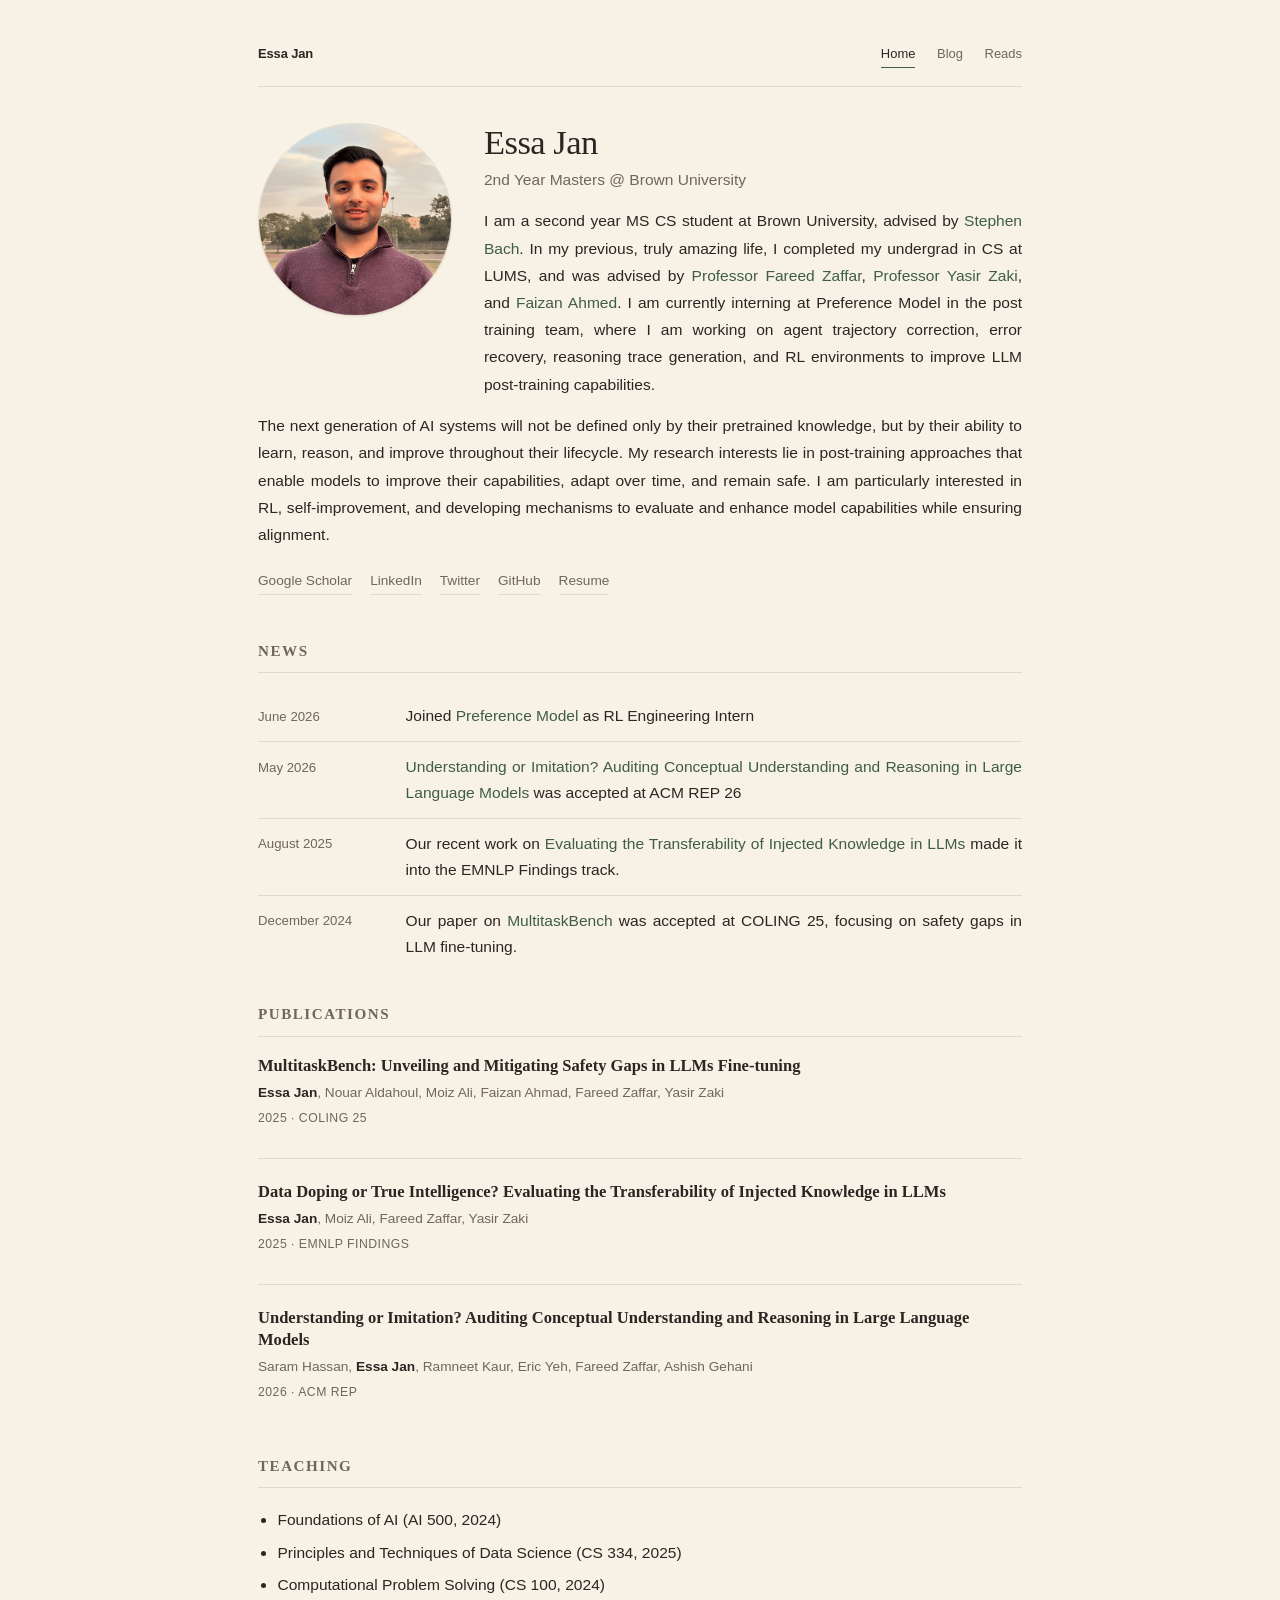
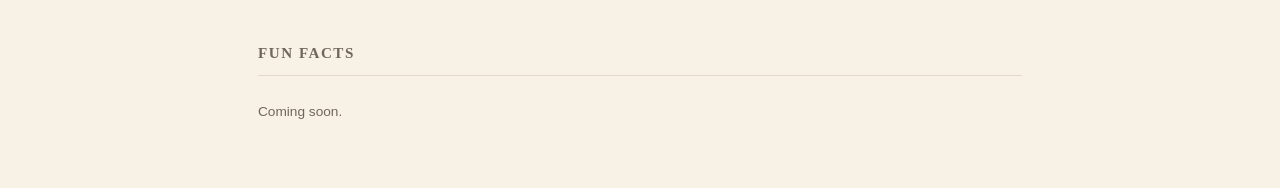
==== commit a7df470a: "Link publication titles, disable Jekyll, set base type to 90%" ====
--- a/index.html
+++ b/index.html
@@ -46,8 +46,10 @@
               <a
                 href="https://scholar.google.com/citations?user=pY62A9UAAAAJ&hl=en"
                 >Faizan Ahmed</a
-              >. I am currently interning at Preference Model in the post training team, where I am working on agent trajectory correction, error recovery,
-              reasoning trace generation, and RL environments to improve LLM post-training capabilities.
+              >. I am currently interning at Preference Model in the post
+              training team, where I am working on agent trajectory correction,
+              error recovery, reasoning trace generation, and RL environments to
+              improve LLM post-training capabilities.
             </p>
           </div>
         </div>
@@ -126,8 +128,10 @@
         <div class="item-list">
           <article class="item">
             <h3 class="item-title">
-              MultitaskBench: Unveiling and Mitigating Safety Gaps in LLMs
-              Fine-tuning
+              <a href="https://aclanthology.org/2025.coling-main.606.pdf">
+                MultitaskBench: Unveiling and Mitigating Safety Gaps in LLMs
+                Fine-tuning
+              </a>
             </h3>
             <p class="contributors">
               <strong>Essa Jan</strong>, Nouar Aldahoul, Moiz Ali, Faizan Ahmad,
@@ -145,8 +149,10 @@
 
           <article class="item">
             <h3 class="item-title">
-              Data Doping or True Intelligence? Evaluating the Transferability
-              of Injected Knowledge in LLMs
+              <a href="https://arxiv.org/pdf/2505.17140?">
+                Data Doping or True Intelligence? Evaluating the Transferability
+                of Injected Knowledge in LLMs
+              </a>
             </h3>
             <p class="contributors">
               <strong>Essa Jan</strong>, Moiz Ali, Fareed Zaffar, Yasir Zaki
@@ -162,8 +168,12 @@
 
           <article class="item">
             <h3 class="item-title">
-              Understanding or Imitation? Auditing Conceptual Understanding and
-              Reasoning in Large Language Models
+              <a
+                href="https://www.csl.sri.com/users/gehani/papers/REP-2026.Potemkin.pdf"
+              >
+                Understanding or Imitation? Auditing Conceptual Understanding
+                and Reasoning in Large Language Models
+              </a>
             </h3>
             <p class="contributors">
               Saram Hassan, <strong>Essa Jan</strong>, Ramneet Kaur, Eric Yeh,
--- a/assets/css/main.css
+++ b/assets/css/main.css
@@ -13,7 +13,7 @@
   --border: #e2d9c9;
   --hover: #f1e9db;
 
-  --measure: 874px;
+  --measure: 800px;
   --font-sans:
     ui-sans-serif, -apple-system, BlinkMacSystemFont, "Segoe UI", Roboto,
     "Helvetica Neue", Arial, sans-serif;
@@ -32,7 +32,12 @@
 
 html {
   -webkit-text-size-adjust: 100%;
-  font-size: 17px;
+  /* Single base size for every screen — no wide-screen step-ups, so what you
+     see locally is exactly what ships. 14.4px is 90% of the browser's 16px
+     default, which bakes in the 90%-zoom look at 100% zoom. Every other size
+     is in rem, so this one value rescales the whole design; --measure below
+     controls the column width independently. */
+  font-size: 14.4px;
 }
 
 body {
@@ -158,8 +163,8 @@
 }
 
 .profile-image {
-  width: 215px;
-  height: 215px;
+  width: 13.44rem;
+  height: 13.44rem;
   border-radius: 50%;
   object-fit: cover;
   flex-shrink: 0;
@@ -270,7 +275,7 @@
 .news-date {
   color: var(--text-secondary);
   font-size: 0.92rem;
-  min-width: 140px;
+  min-width: 8.75rem;
   flex-shrink: 0;
   padding-top: 0.15rem;
   font-variant-numeric: tabular-nums;
@@ -646,8 +651,8 @@
   }
 
   .profile-image {
-    width: 170px;
-    height: 170px;
+    width: 10.63rem;
+    height: 10.63rem;
   }
 
   .name {
@@ -670,24 +675,6 @@
   .page-header h1,
   .post-header h1 {
     font-size: 1.95rem;
-  }
-}
-
-/* Roomier on large displays: a wider column and a slightly larger base size,
-   which every rem-based value below scales from. */
-@media (min-width: 1200px) {
-  :root {
-    --measure: 1035px;
-  }
-
-  html {
-    font-size: 18px;
-  }
-}
-
-@media (min-width: 1600px) {
-  :root {
-    --measure: 1104px;
   }
 }
 
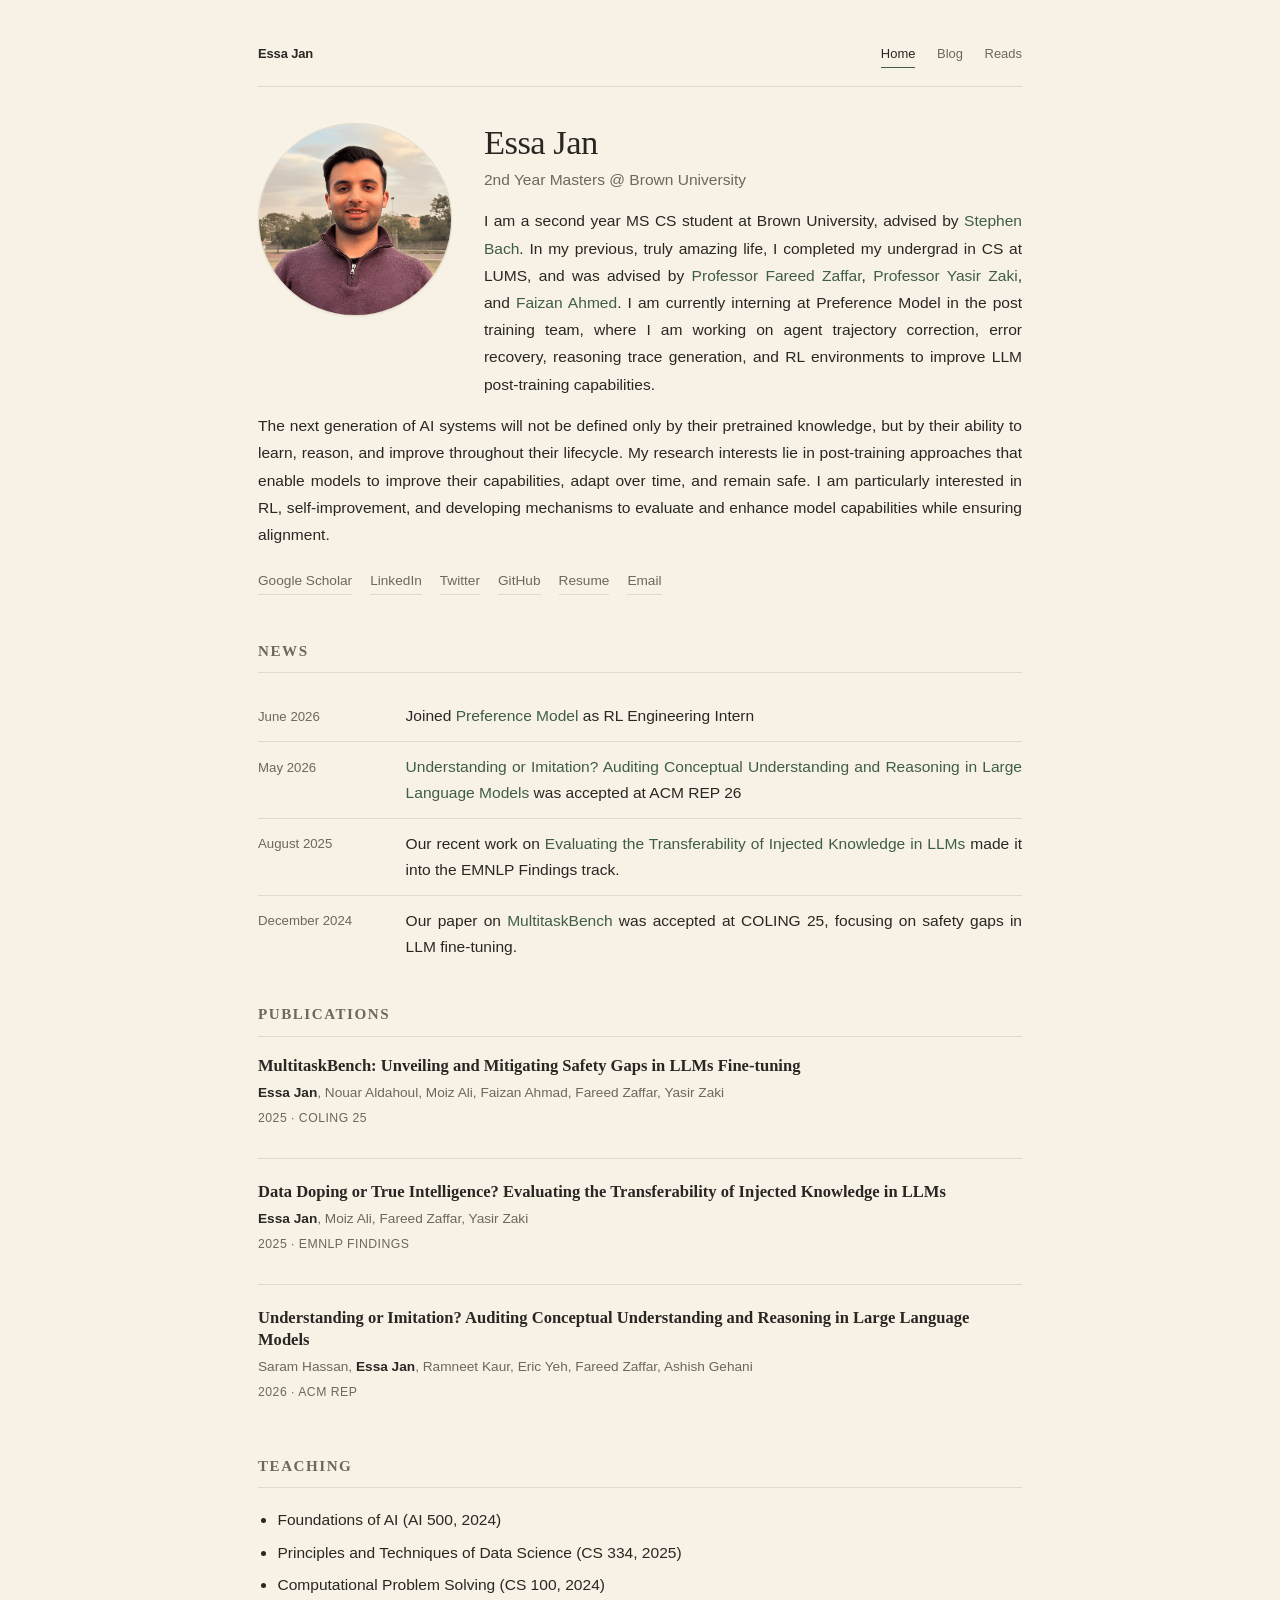
==== commit 117bb761: "added email" ====
--- a/index.html
+++ b/index.html
@@ -72,6 +72,7 @@
           <a href="https://x.com/essacheez">Twitter</a>
           <a href="https://github.com/essacheez">GitHub</a>
           <a href="">Resume</a>
+          <a href="mailto:essa_jan@brown.edu">Email</a>
         </div>
       </header>
 
@@ -203,12 +204,6 @@
           <li>Computational Problem Solving (CS 100, 2024)</li>
         </ul>
       </section>
-
-      <section class="section">
-        <h2 class="section-title">Fun Facts</h2>
-        <!-- Add items here, e.g. <p class="item-description">...</p> -->
-        <p class="empty-state">Coming soon.</p>
-      </section>
     </div>
   </body>
 </html>
